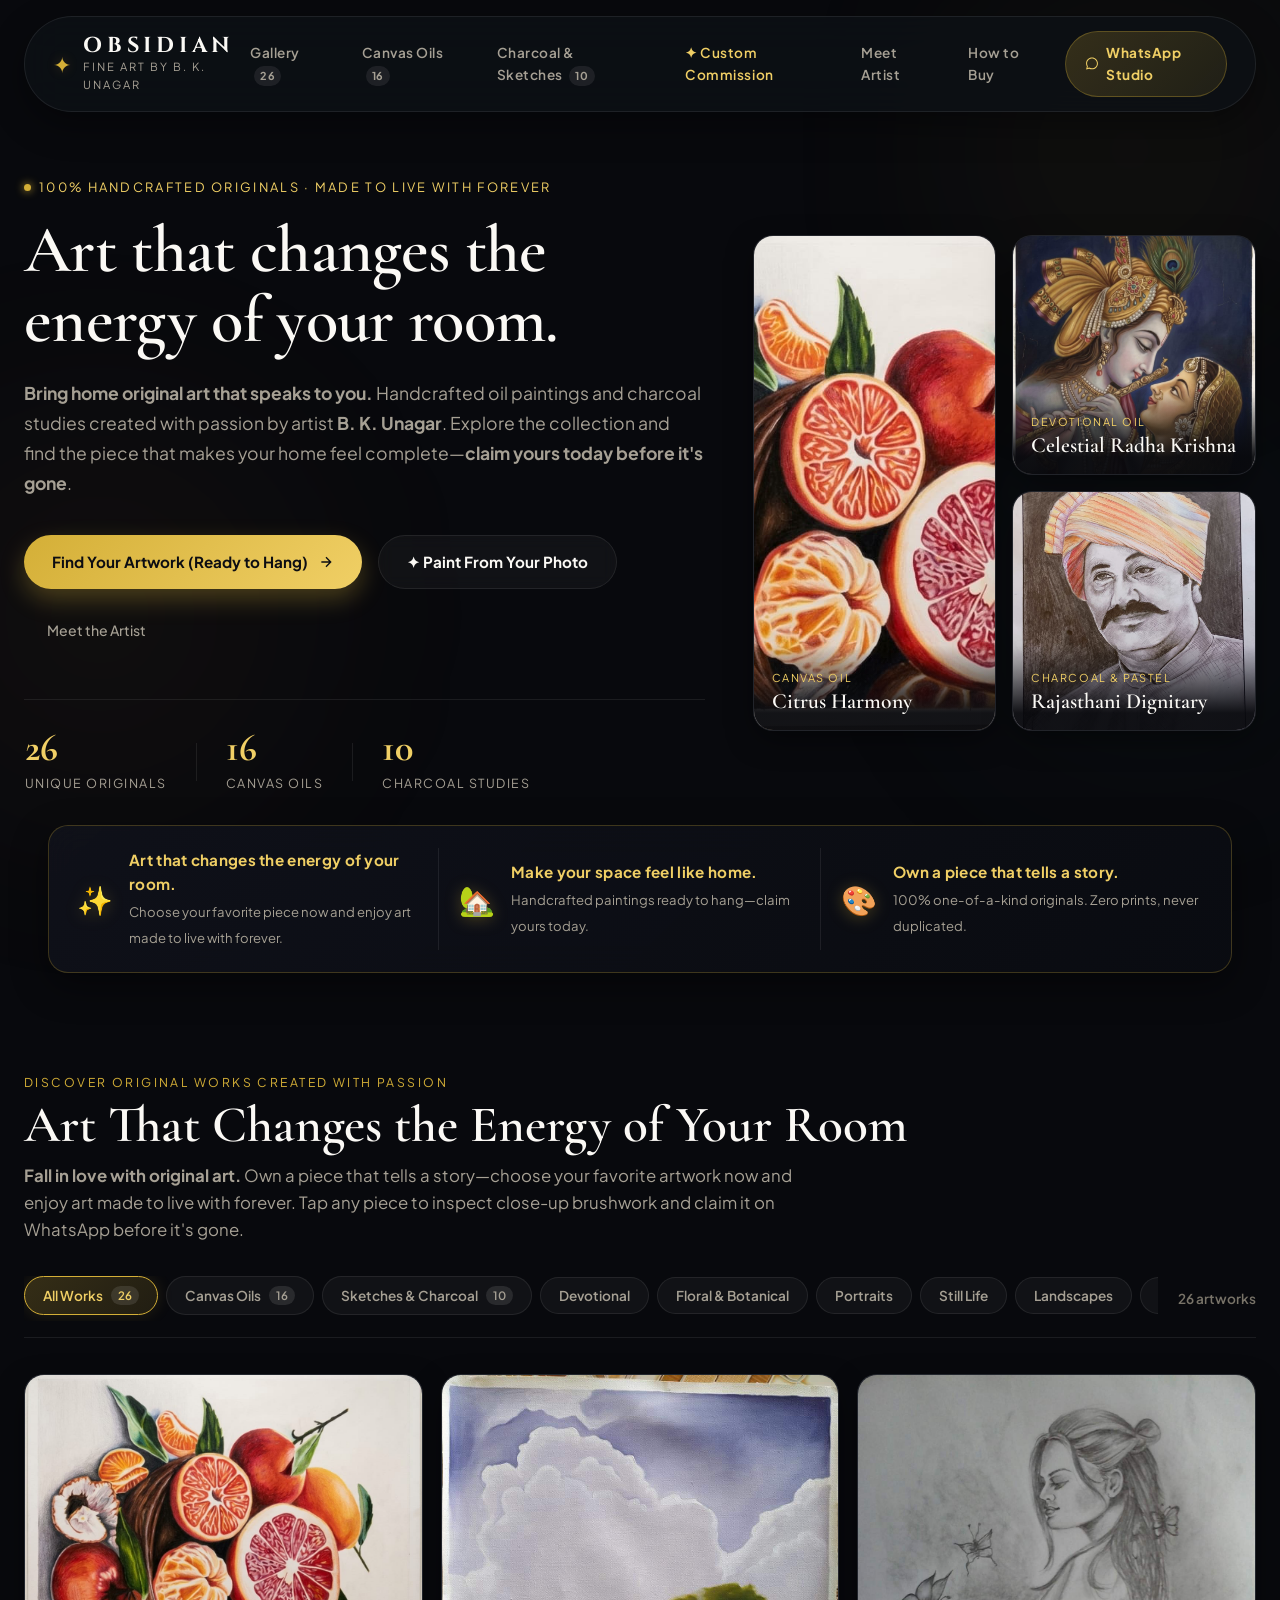
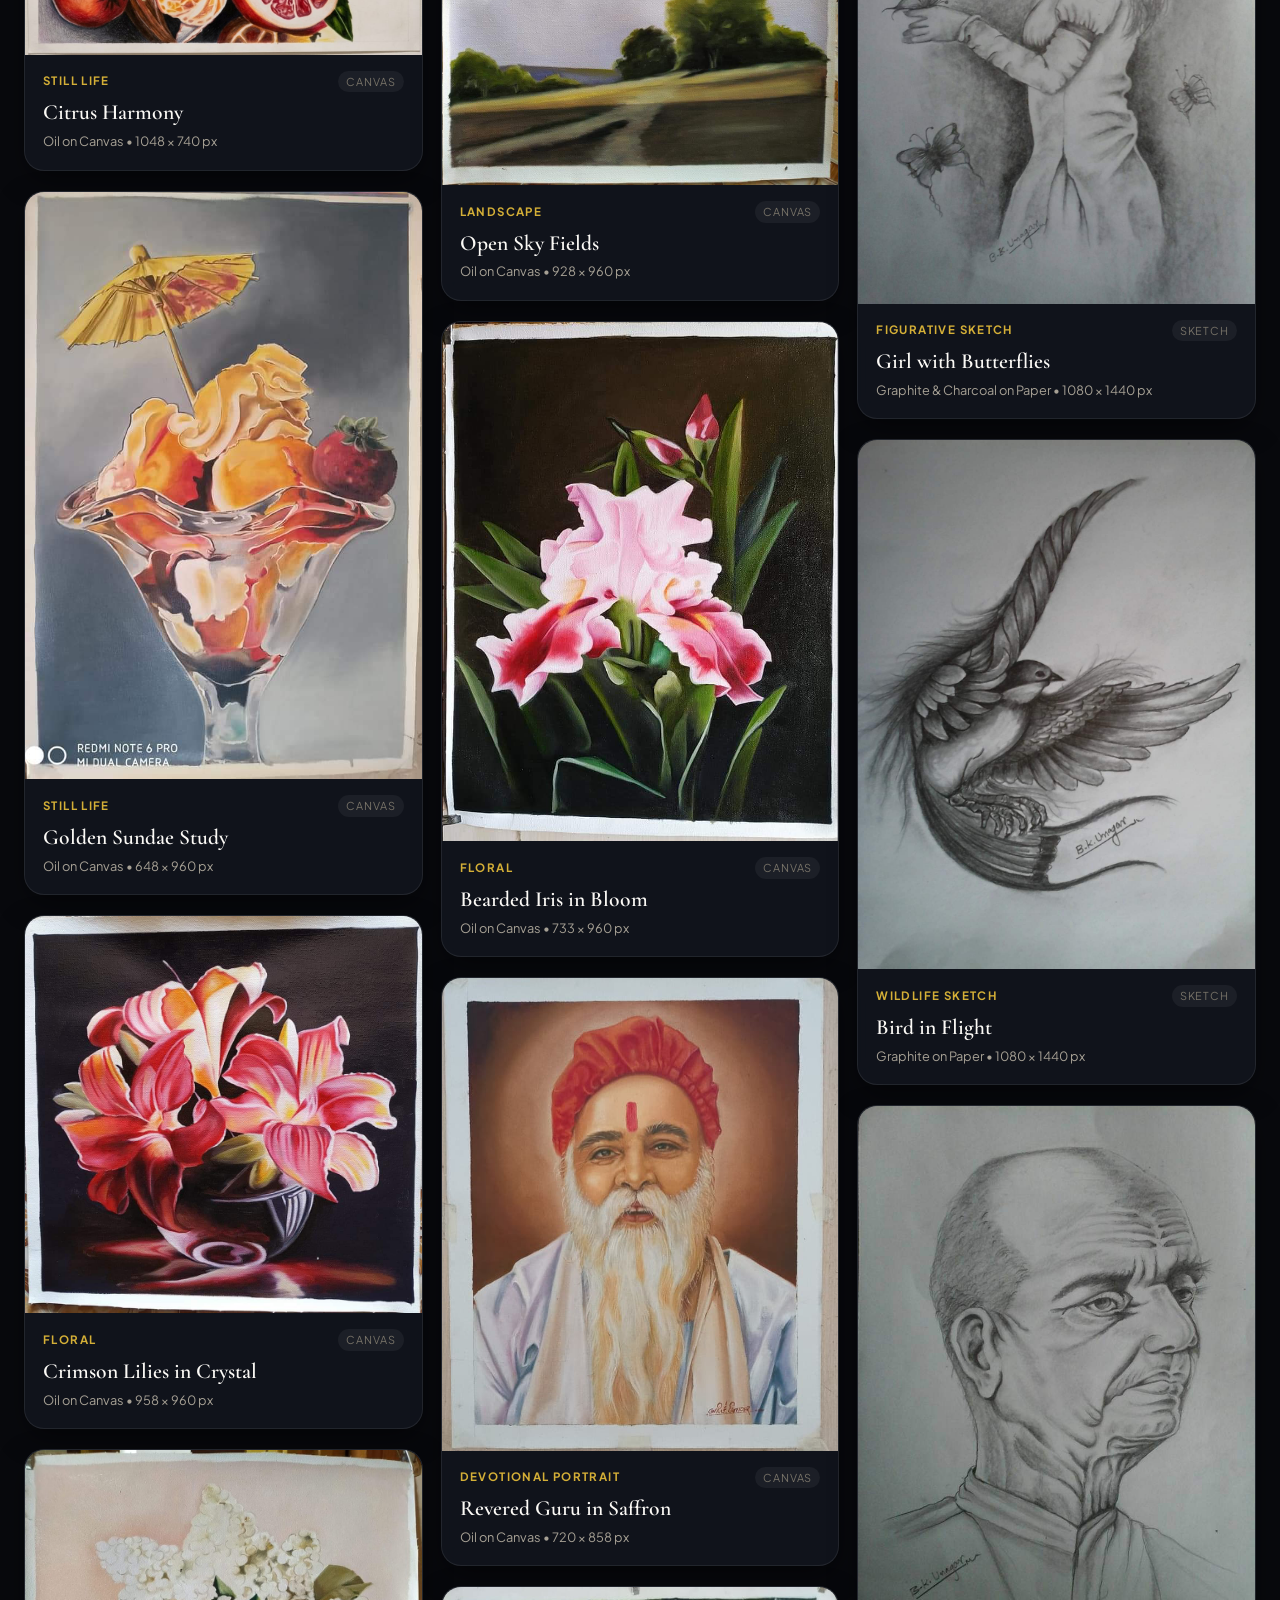
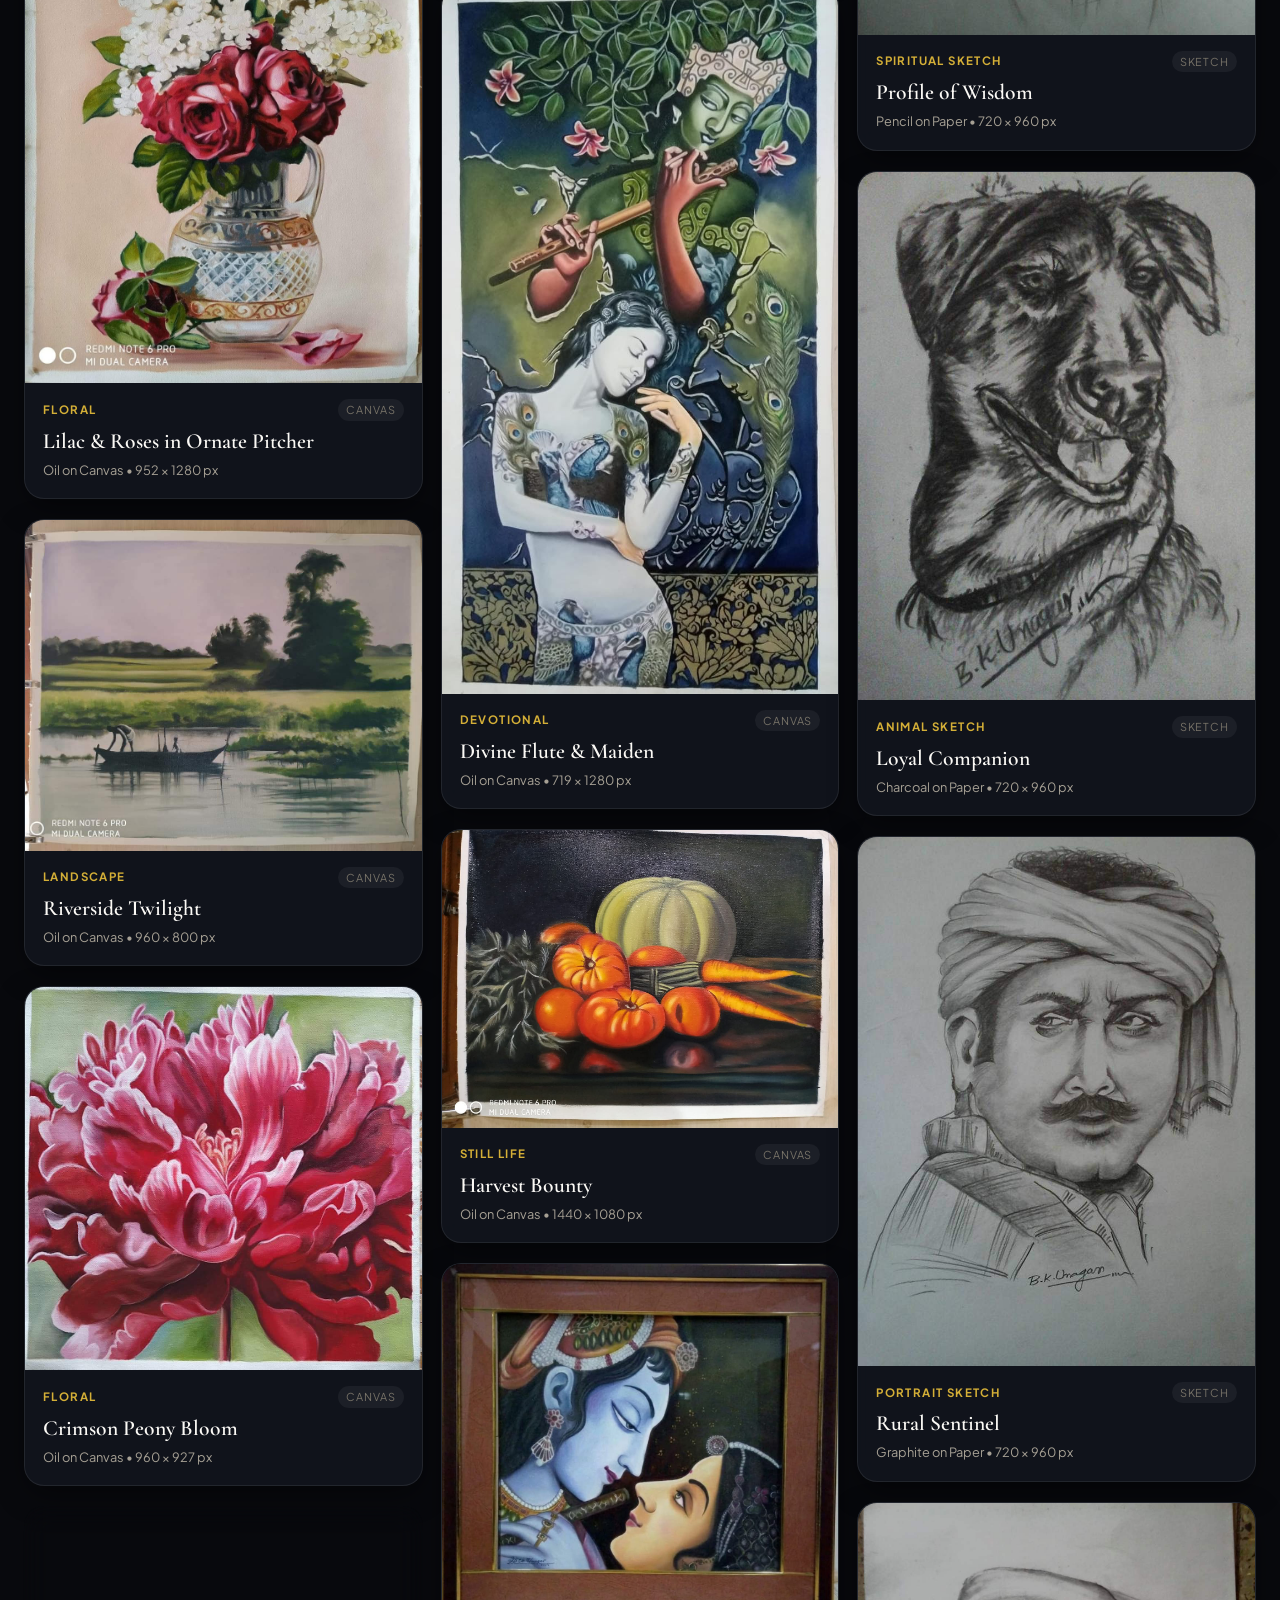
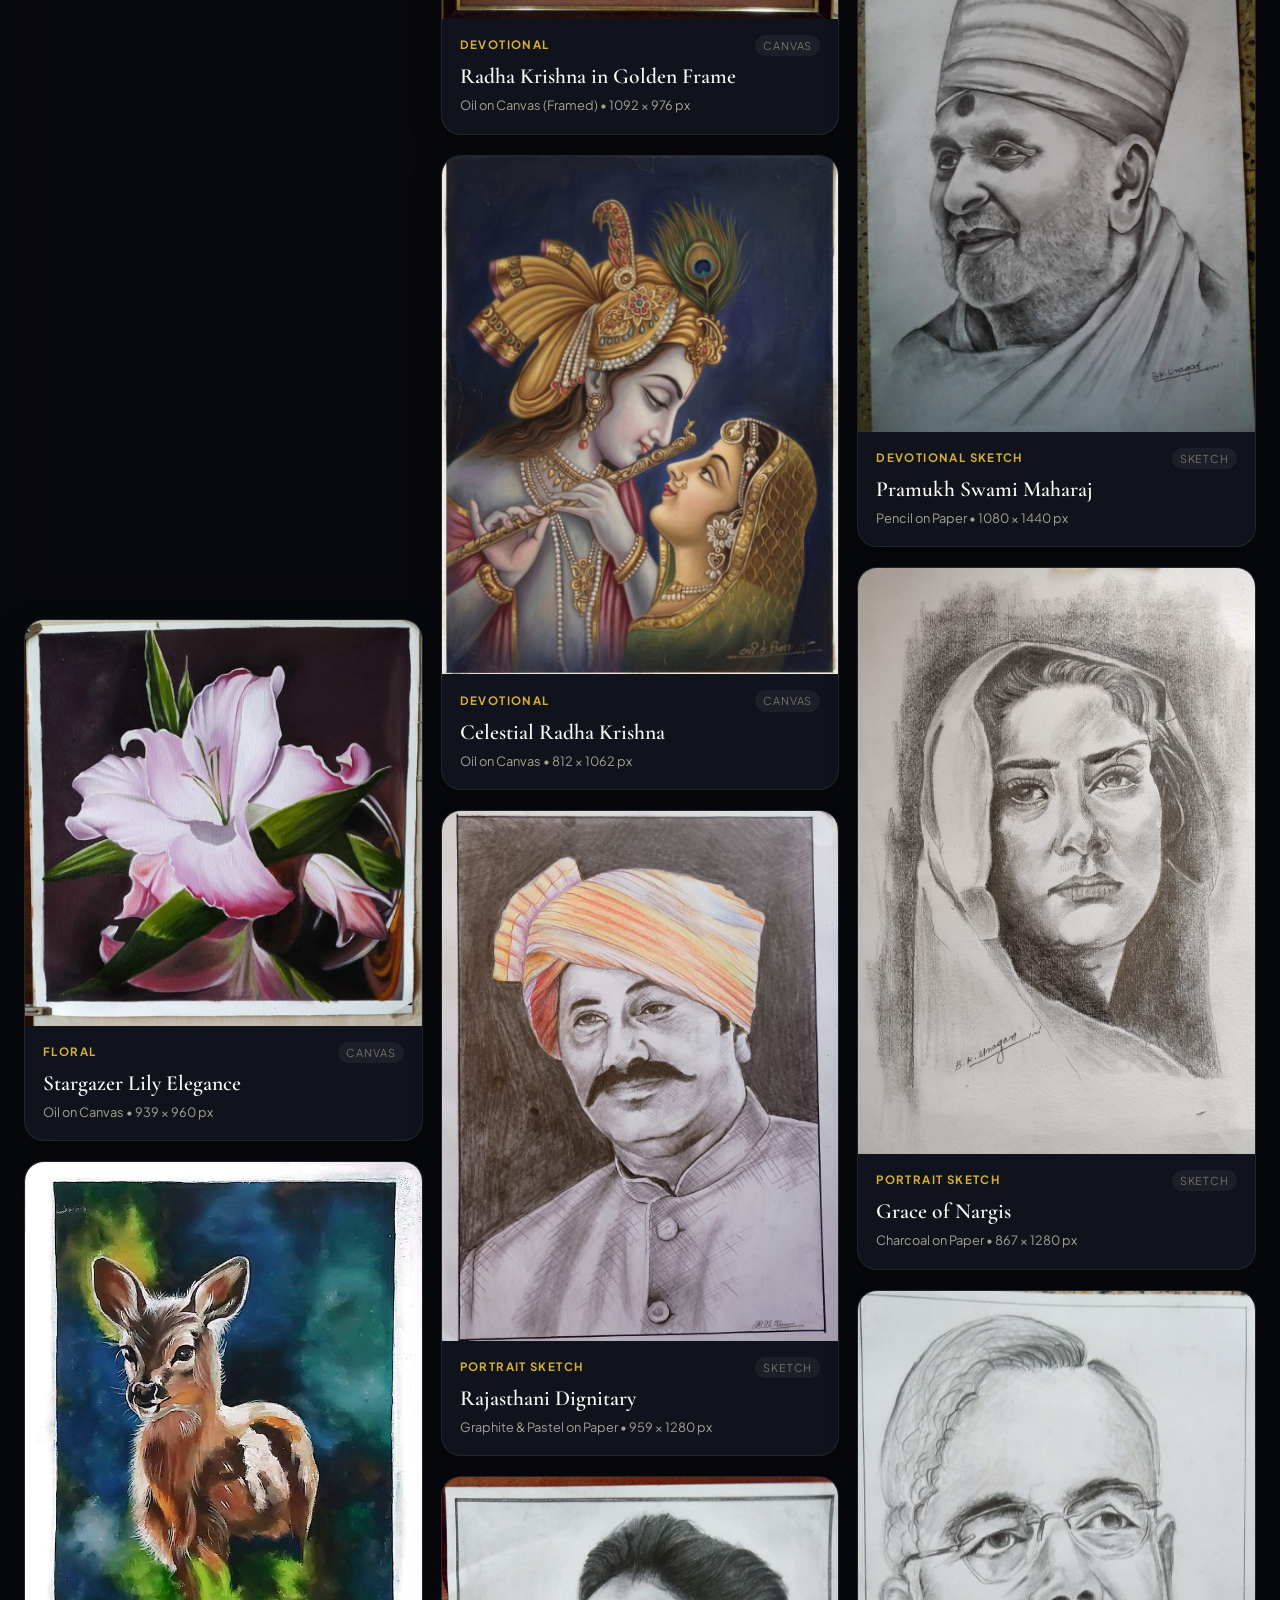
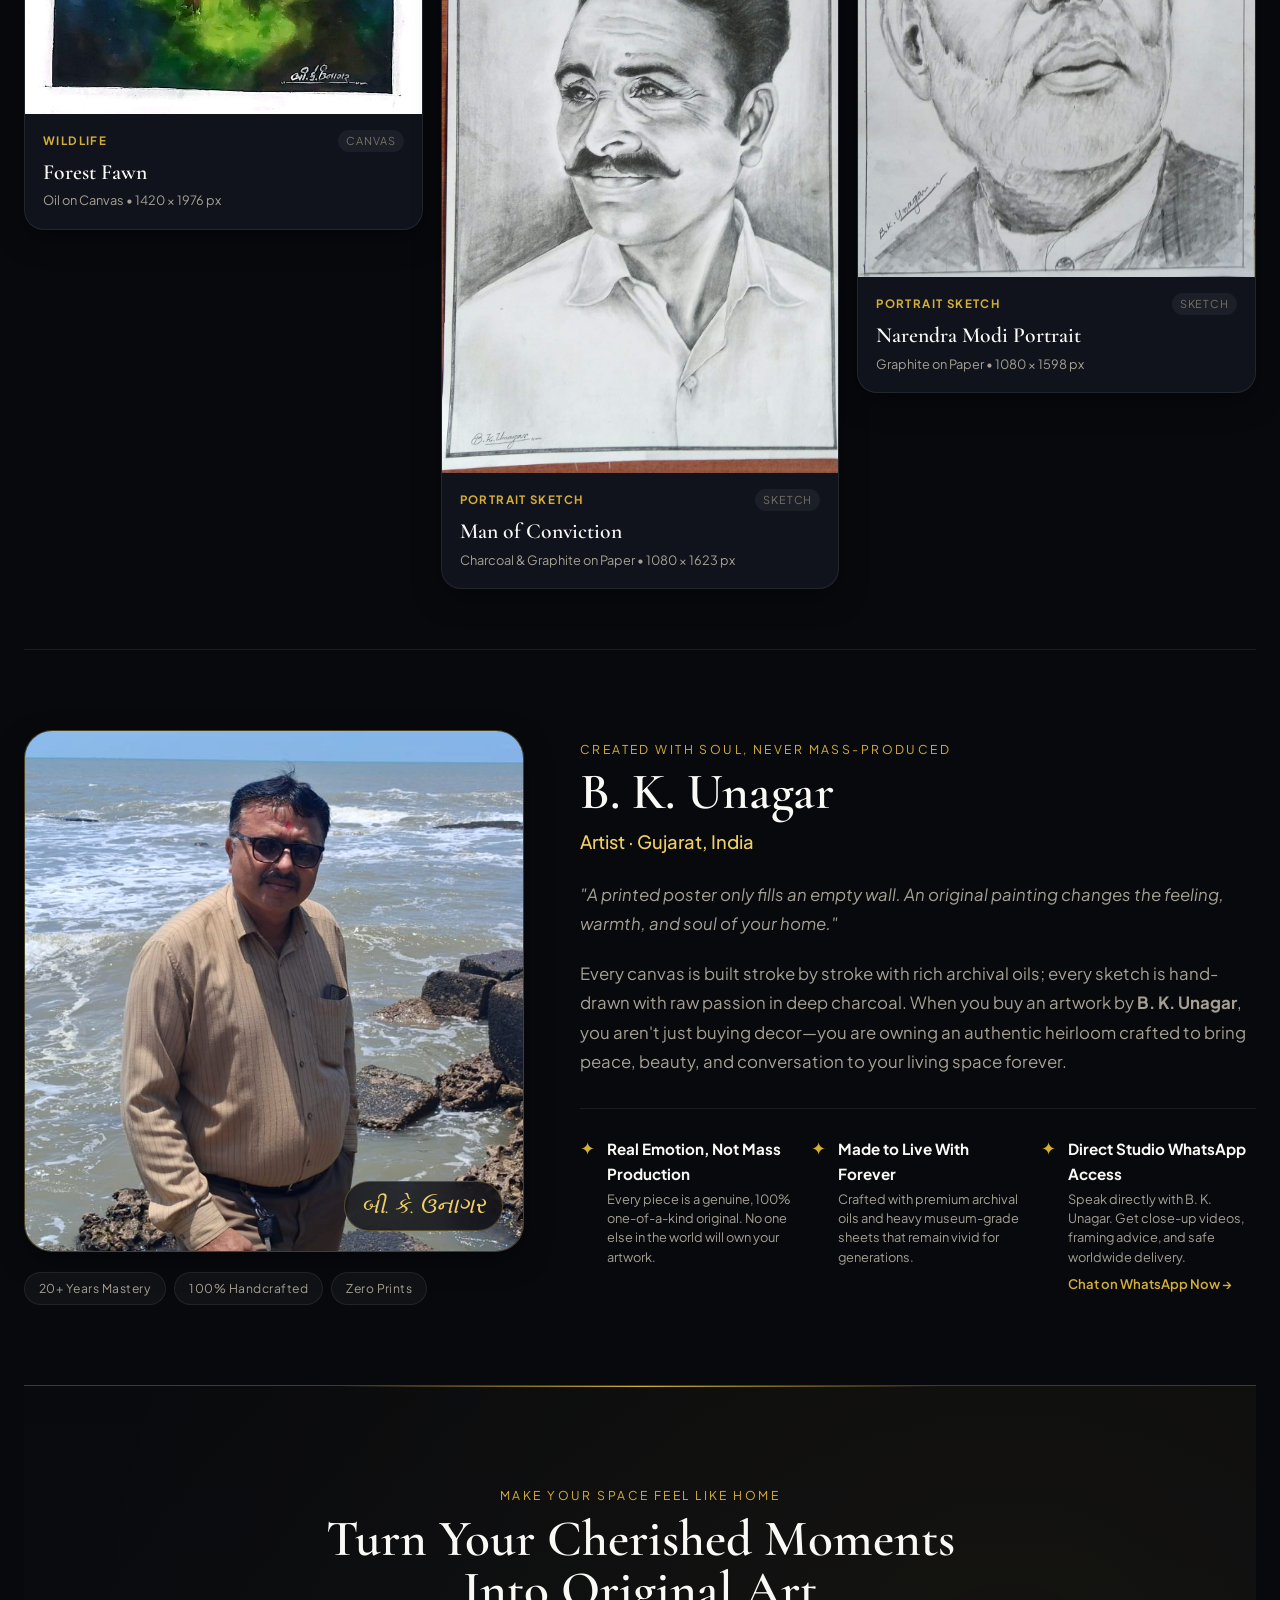
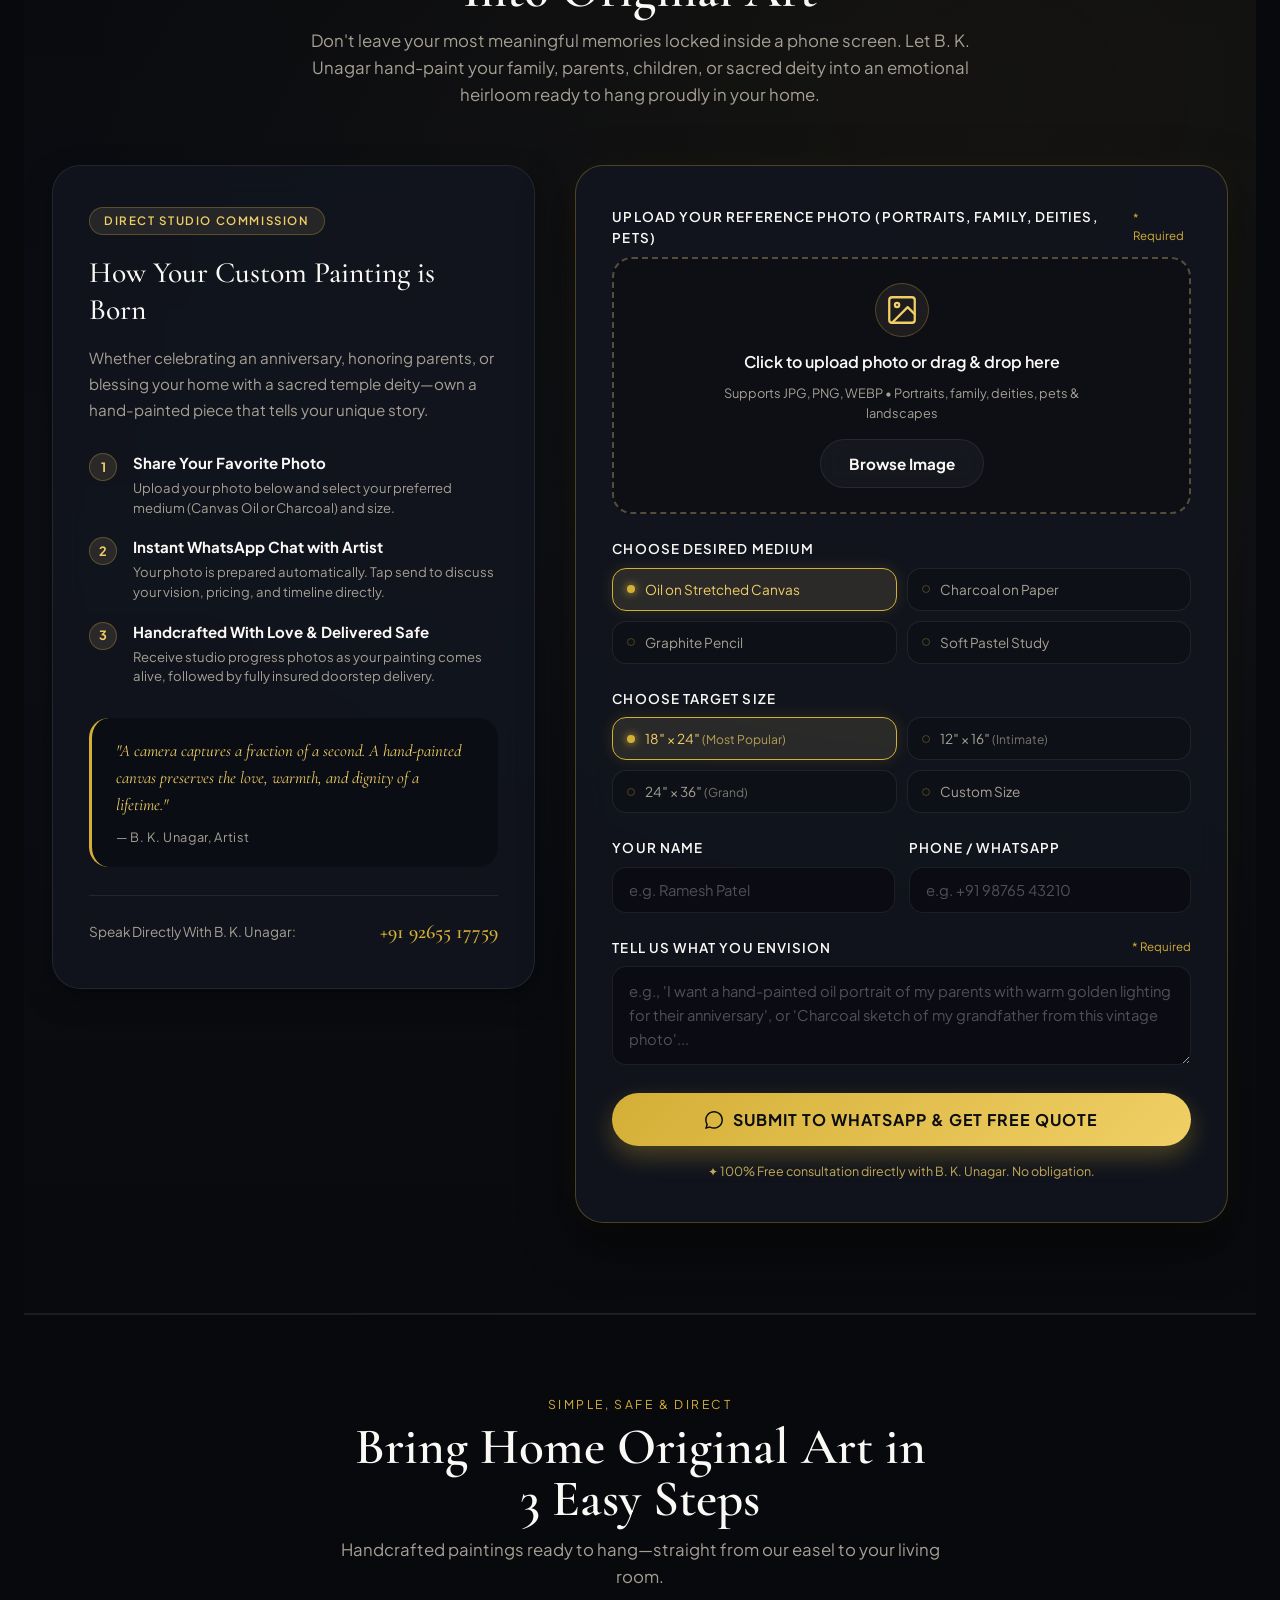
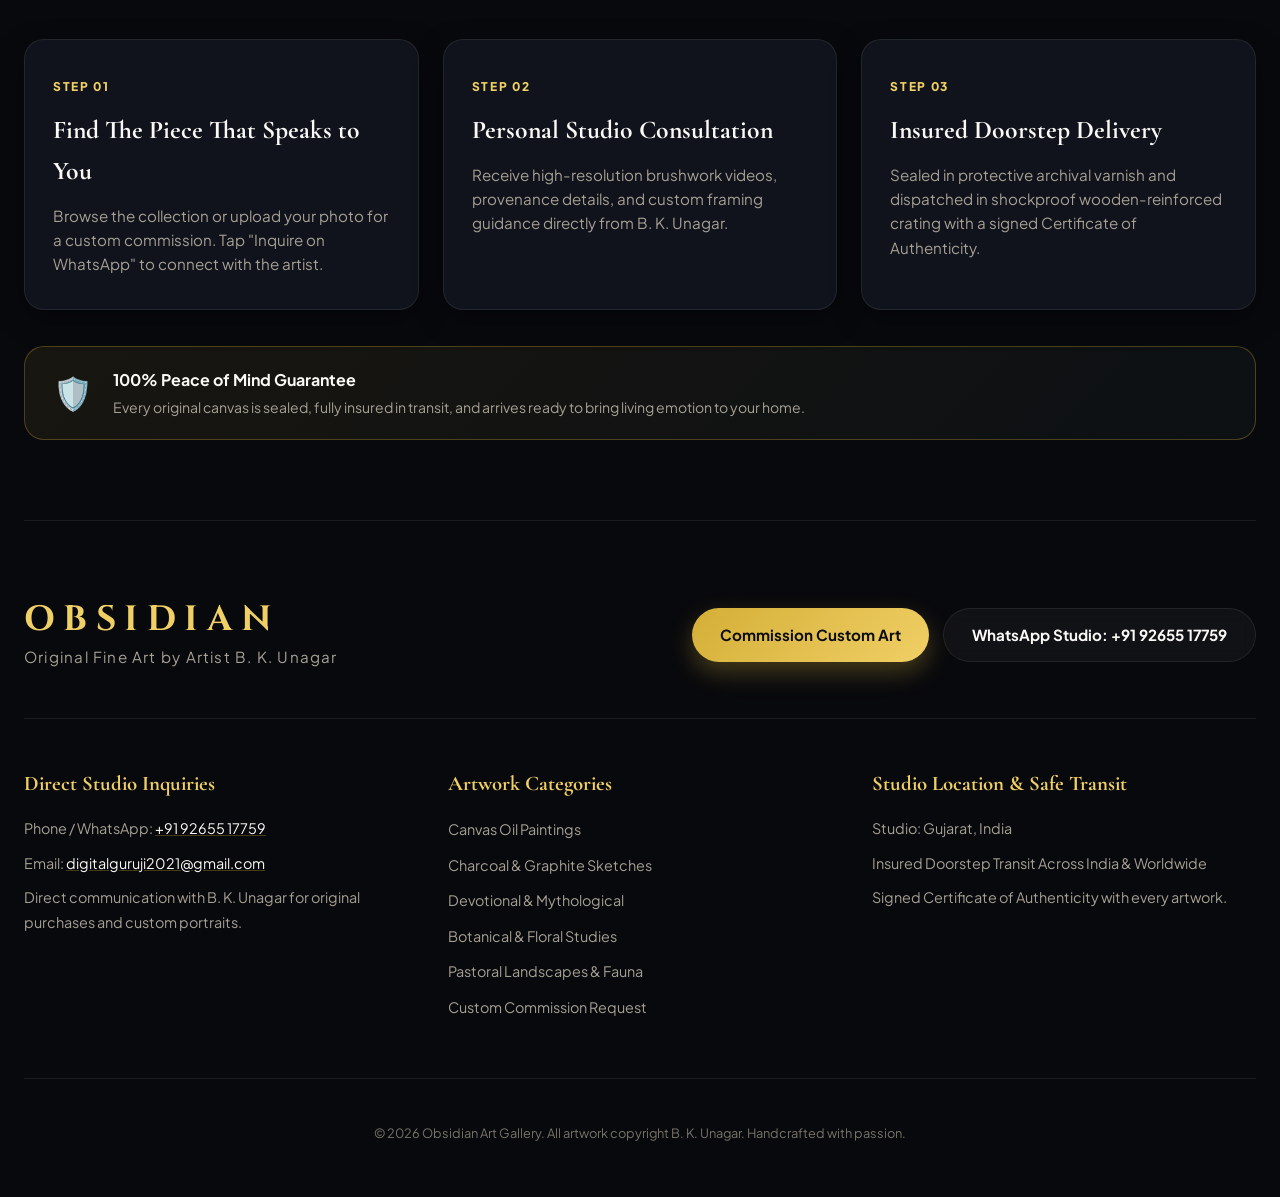
==== index.html @ ab43c22b "Initial commit of Obsidian Art Gallery website" ====
<!DOCTYPE html>
<html lang="en">

<head>
  <meta charset="UTF-8" />
  <meta name="viewport" content="width=device-width, initial-scale=1.0" />
  <title>Obsidian — Original Handcrafted Paintings & Custom Art | B. K. Unagar</title>

  <meta name="description"
    content="Art that changes the energy of your room. Discover original handcrafted oil paintings and master charcoal portraits by artist B. K. Unagar. Claim your piece today." />
  <meta name="keywords"
    content="B K Unagar, original oil paintings on canvas, buy original art, handcrafted paintings, charcoal portraits, custom portrait commission from photo, Indian devotional paintings, fine art gallery Gujarat, Radha Krishna oil art, art ready to hang" />
  <meta name="author" content="B. K. Unagar" />
  <meta name="robots" content="index, follow" />
  <meta name="theme-color" content="#090a0f" />

  <!-- OpenGraph Social Sharing -->
  <meta property="og:type" content="website" />
  <meta property="og:title" content="Obsidian — Original Handcrafted Fine Art by B. K. Unagar" />
  <meta property="og:description"
    content="Art that changes the energy of your room. Bring home original paintings that make your space feel like home." />
  <meta property="og:image" content="canvas/canvas-citrus-harmony.png" />

  <!-- Twitter Card -->
  <meta name="twitter:card" content="summary_large_image" />
  <meta name="twitter:title" content="Obsidian — Fine Art by B. K. Unagar" />
  <meta name="twitter:description"
    content="Bring home original art that speaks to you. Handcrafted oil paintings and custom portraits." />
  <meta name="twitter:image" content="canvas/canvas-citrus-harmony.png" />

  <!-- JSON-LD Structured Data for SEO -->
  <script type="application/ld+json">
    {
      "@context": "https://schema.org",
      "@type": "VisualArtist",
      "name": "B. K. Unagar",
      "jobTitle": "Artist",
      "telephone": "+919265517759",
      "email": "digitalguruji2021@gmail.com",
      "address": {
        "@type": "PostalAddress",
        "addressRegion": "Gujarat",
        "addressCountry": "IN"
      },
      "knowsAbout": [
        "Original Oil Paintings on Canvas",
        "Charcoal Drawings",
        "Devotional Art",
        "Custom Portrait Commissions",
        "Handcrafted Living Art"
      ]
    }
    </script>

  <!-- Google Fonts: Cormorant Garamond for elegant serifs, Plus Jakarta Sans for UI -->
  <link rel="preconnect" href="https://fonts.googleapis.com" />
  <link rel="preconnect" href="https://fonts.gstatic.com" crossorigin />
  <link
    href="https://fonts.googleapis.com/css2?family=Cinzel:wght@500;600;700;800&family=Cormorant+Garamond:ital,wght@0,400;0,500;0,600;0,700;1,400;1,600&family=Plus+Jakarta+Sans:wght@300;400;500;600;700;800&display=swap"
    rel="stylesheet" />

  <link rel="stylesheet" href="styles.css?v=2" />
  <script defer src="script.js?v=2"></script>
</head>

<body>
  <div class="site-wrapper">
    <!-- Ambient Lighting Effects -->
    <div class="ambient-glow ambient-gold"></div>
    <div class="ambient-glow ambient-amber"></div>
    <div class="ambient-glow ambient-jade"></div>

    <!-- Top Navigation -->
    <header class="gallery-header">
      <nav class="nav-container">
        <a href="#" class="brand-logo" aria-label="Obsidian Fine Art Gallery">
          <span class="brand-mark">✦</span>
          <div class="brand-text">
            <span class="brand-title">OBSIDIAN</span>
            <span class="brand-subtitle">Fine Art by B. K. Unagar</span>
          </div>
        </a>

        <div class="nav-links">
          <a href="#gallery" class="nav-item" data-nav-filter="all">Gallery <span class="nav-count">26</span></a>
          <a href="#gallery" class="nav-item" data-nav-filter="canvas">Canvas Oils <span class="nav-count">16</span></a>
          <a href="#gallery" class="nav-item" data-nav-filter="sketch">Charcoal & Sketches <span
              class="nav-count">10</span></a>
          <a href="#commission" class="nav-item nav-highlight">✦ Custom Commission</a>
          <a href="#about" class="nav-item">Meet Artist</a>
          <a href="#process" class="nav-item">How to Buy</a>
          <a href="https://wa.me/919265517759?text=Hello%20B.%20K.%20Unagar,%20I%20am%20interested%20in%20acquiring%20an%20original%20artwork%20from%20your%20Obsidian%20collection."
            target="_blank" rel="noreferrer" class="nav-cta">
            <svg width="15" height="15" viewBox="0 0 24 24" fill="currentColor">
              <path
                d="M.057 24l1.687-6.163c-1.041-1.804-1.588-3.849-1.587-5.946.003-6.556 5.338-11.891 11.893-11.891 3.181.001 6.167 1.24 8.413 3.488 2.245 2.248 3.481 5.236 3.48 8.414-.003 6.557-5.338 11.892-11.893 11.892-1.99-.001-3.951-.5-5.688-1.448l-6.305 1.654zm6.597-3.807c1.676.995 3.276 1.591 5.392 1.592 5.448 0 9.886-4.434 9.889-9.885.002-5.462-4.415-9.89-9.881-9.892-5.452 0-9.887 4.434-9.889 9.884-.001 2.225.651 3.891 1.746 5.634l-.999 3.648 3.742-.981z" />
            </svg>
            WhatsApp Studio
          </a>
        </div>
      </nav>
    </header>

    <!-- Hero Section -->
    <section class="hero-section">
      <div class="hero-content">
        <div class="hero-text-block">
          <div class="hero-eyebrow">
            <span class="eyebrow-bullet"></span>
            100% Handcrafted Originals · Made to Live With Forever
          </div>
          <h1 class="hero-title">
            Art that changes the energy of your room.
          </h1>
          <p class="hero-description">
            <strong>Bring home original art that speaks to you.</strong> Handcrafted oil paintings and charcoal studies
            created with passion by artist <strong>B. K. Unagar</strong>. Explore the collection and find the
            piece that makes your home feel complete—<strong>claim yours today before it's gone</strong>.
          </p>

          <div class="hero-action-row">
            <a href="#gallery" class="btn btn-gold" data-nav-filter="all">
              Find Your Artwork (Ready to Hang)
              <svg width="16" height="16" viewBox="0 0 24 24" fill="none" stroke="currentColor" stroke-width="2">
                <path d="M5 12h14M12 5l7 7-7 7" />
              </svg>
            </a>
            <a href="#commission" class="btn btn-outline">
              ✦ Paint From Your Photo
            </a>
            <a href="#about" class="btn btn-ghost">
              Meet the Artist
            </a>
          </div>

          <div class="hero-stats">
            <div class="stat-item stat-clickable" data-nav-filter="all" title="View All Works">
              <span class="stat-number">26</span>
              <span class="stat-label">Unique Originals</span>
            </div>
            <div class="stat-divider"></div>
            <div class="stat-item stat-clickable" data-nav-filter="canvas" title="Filter to Canvas Oils">
              <span class="stat-number">16</span>
              <span class="stat-label">Canvas Oils</span>
            </div>
            <div class="stat-divider"></div>
            <div class="stat-item stat-clickable" data-nav-filter="sketch" title="Filter to Charcoal & Sketches">
              <span class="stat-number">10</span>
              <span class="stat-label">Charcoal Studies</span>
            </div>
          </div>
        </div>

        <div class="hero-triptych" aria-label="Featured artworks showcase">
          <div class="triptych-card primary-card">
            <img src="canvas/canvas-citrus-harmony.png" alt="Citrus Harmony still life oil painting by B. K. Unagar"
              class="triptych-img" />
            <div class="triptych-overlay">
              <span class="triptych-tag">Canvas Oil</span>
              <h4>Citrus Harmony</h4>
            </div>
          </div>
          <div class="triptych-card secondary-card">
            <img src="canvas/canvas-celestial-radha-krishna.png"
              alt="Celestial Radha Krishna devotional oil painting by B. K. Unagar" class="triptych-img" />
            <div class="triptych-overlay">
              <span class="triptych-tag">Devotional Oil</span>
              <h4>Celestial Radha Krishna</h4>
            </div>
          </div>
          <div class="triptych-card tertiary-card">
            <img src="sketch_art/sketch-turban-dignitary.png"
              alt="Rajasthani Dignitary charcoal portrait by B. K. Unagar" class="triptych-img" />
            <div class="triptych-overlay">
              <span class="triptych-tag">Charcoal & Pastel</span>
              <h4>Rajasthani Dignitary</h4>
            </div>
          </div>
        </div>
      </div>
    </section>

    <!-- Emotional Buying Hooks Ribbon -->
    <section class="trust-ribbon-section">
      <div class="trust-ribbon-container">
        <div class="trust-pill-item">
          <span class="trust-icon">✨</span>
          <div class="trust-text">
            <strong>Art that changes the energy of your room.</strong>
            <span>Choose your favorite piece now and enjoy art made to live with forever.</span>
          </div>
        </div>
        <div class="trust-pill-item">
          <span class="trust-icon">🏡</span>
          <div class="trust-text">
            <strong>Make your space feel like home.</strong>
            <span>Handcrafted paintings ready to hang—claim yours today.</span>
          </div>
        </div>
        <div class="trust-pill-item">
          <span class="trust-icon">🎨</span>
          <div class="trust-text">
            <strong>Own a piece that tells a story.</strong>
            <span>100% one-of-a-kind originals. Zero prints, never duplicated.</span>
          </div>
        </div>
      </div>
    </section>

    <!-- Pinterest-Style Gallery Section -->
    <main>
      <section class="gallery-section" id="gallery">
        <div class="gallery-controls-wrapper">
          <div class="gallery-heading-block">
            <div class="eyebrow-accent">Discover Original Works Created With Passion</div>
            <h2 class="gallery-main-title">Art That Changes the Energy of Your Room</h2>
            <p class="gallery-subtitle">
              <strong>Fall in love with original art.</strong> Own a piece that tells a story—choose your favorite
              artwork now and enjoy art made to live with forever. Tap any piece to inspect close-up brushwork and claim
              it on WhatsApp before it's gone.
            </p>
          </div>

          <div class="filter-bar-container">
            <div class="filter-pills" role="tablist" aria-label="Filter artworks by category">
              <button class="filter-pill active" data-filter="all" type="button">
                All Works <span class="pill-badge">26</span>
              </button>
              <button class="filter-pill" data-filter="canvas" type="button" id="canvas-section">
                Canvas Oils <span class="pill-badge">16</span>
              </button>
              <button class="filter-pill" data-filter="sketch" type="button" id="sketches-section">
                Sketches & Charcoal <span class="pill-badge">10</span>
              </button>
              <button class="filter-pill" data-filter="devotional" type="button">
                Devotional
              </button>
              <button class="filter-pill" data-filter="floral" type="button">
                Floral & Botanical
              </button>
              <button class="filter-pill" data-filter="portrait" type="button">
                Portraits
              </button>
              <button class="filter-pill" data-filter="still-life" type="button">
                Still Life
              </button>
              <button class="filter-pill" data-filter="landscape" type="button">
                Landscapes
              </button>
              <button class="filter-pill" data-filter="wildlife" type="button">
                Wildlife & Animals
              </button>
            </div>

            <div class="gallery-meta-count">
              <span id="artwork-count">26 artworks</span>
            </div>
          </div>
        </div>

        <!-- True Pinterest Masonry Grid Container (Full aspect ratio, zero image cutting) -->
        <div class="pinterest-masonry" id="pinterest-gallery" aria-live="polite">
          <!-- Dynamically populated by script.js -->
        </div>
      </section>

      <!-- About the Artist -->
      <section class="artist-section" id="about">
        <div class="artist-grid">
          <div class="artist-profile-card">
            <div class="artist-image-wrap">
              <img src="artist.png" alt="Artist B. K. Unagar in nature" class="artist-portrait" />
              <div class="signature-watermark">બી. કે. ઉનાગર</div>
            </div>
            <div class="artist-badge-row">
              <div class="artist-pill">20+ Years Mastery</div>
              <div class="artist-pill">100% Handcrafted</div>
              <div class="artist-pill">Zero Prints</div>
            </div>
          </div>

          <div class="artist-narrative">
            <div class="eyebrow-accent">Created With Soul, Never Mass-Produced</div>
            <h2 class="section-title">B. K. Unagar</h2>
            <h3 class="artist-title-sub">Artist · Gujarat, India</h3>

            <div class="narrative-body">
              <p>
                <em>"A printed poster only fills an empty wall. An original painting changes the feeling, warmth, and
                  soul of your home."</em>
              </p>
              <p>
                Every canvas is built stroke by stroke with rich archival oils; every sketch is hand-drawn with raw
                passion in deep charcoal. When you buy an artwork by <strong>B. K. Unagar</strong>, you aren't just
                buying decor—you are owning an authentic heirloom crafted to bring peace, beauty, and conversation to
                your living space forever.
              </p>
            </div>

            <div class="artist-features">
              <div class="feature-box">
                <div class="feature-icon">✦</div>
                <div>
                  <h4>Real Emotion, Not Mass Production</h4>
                  <p>Every piece is a genuine, 100% one-of-a-kind original. No one else in the world will own your
                    artwork.</p>
                </div>
              </div>
              <div class="feature-box">
                <div class="feature-icon">✦</div>
                <div>
                  <h4>Made to Live With Forever</h4>
                  <p>Crafted with premium archival oils and heavy museum-grade sheets that remain vivid for generations.
                  </p>
                </div>
              </div>
              <div class="feature-box">
                <div class="feature-icon">✦</div>
                <div>
                  <h4>Direct Studio WhatsApp Access</h4>
                  <p>Speak directly with B. K. Unagar. Get close-up videos, framing advice, and safe worldwide delivery.
                  </p>
                  <a href="https://wa.me/919265517759" target="_blank" rel="noreferrer" class="feature-inline-link">Chat
                    on WhatsApp Now →</a>
                </div>
              </div>
            </div>
          </div>
        </div>
      </section>

      <!-- Custom Commission Section -->
      <section class="commission-section" id="commission">
        <div class="commission-container">
          <div class="commission-header">
            <div class="eyebrow-accent">Make Your Space Feel Like Home</div>
            <h2 class="section-title">Turn Your Cherished Moments Into Original Art</h2>
            <p class="section-description">
              Don't leave your most meaningful memories locked inside a phone screen. Let B. K. Unagar hand-paint your
              family, parents, children, or sacred deity into an emotional heirloom ready to hang proudly in your home.
            </p>
          </div>

          <div class="commission-grid">
            <!-- Left Info Column -->
            <div class="commission-info-card">
              <div class="commission-card-badge">Direct Studio Commission</div>
              <h3 class="commission-card-title">How Your Custom Painting is Born</h3>
              <p class="commission-intro">
                Whether celebrating an anniversary, honoring parents, or blessing your home with a sacred temple
                deity—own a hand-painted piece that tells your unique story.
              </p>

              <div class="commission-steps-list">
                <div class="comm-step-item">
                  <div class="comm-step-num">1</div>
                  <div class="comm-step-text">
                    <strong>Share Your Favorite Photo</strong>
                    <span>Upload your photo below and select your preferred medium (Canvas Oil or Charcoal) and
                      size.</span>
                  </div>
                </div>
                <div class="comm-step-item">
                  <div class="comm-step-num">2</div>
                  <div class="comm-step-text">
                    <strong>Instant WhatsApp Chat with Artist</strong>
                    <span>Your photo is prepared automatically. Tap send to discuss your vision, pricing, and timeline
                      directly.</span>
                  </div>
                </div>
                <div class="comm-step-item">
                  <div class="comm-step-num">3</div>
                  <div class="comm-step-text">
                    <strong>Handcrafted With Love & Delivered Safe</strong>
                    <span>Receive studio progress photos as your painting comes alive, followed by fully insured
                      doorstep delivery.</span>
                  </div>
                </div>
              </div>

              <div class="commission-quote-box">
                <p class="quote-text">
                  "A camera captures a fraction of a second. A hand-painted canvas preserves the love, warmth, and
                  dignity of a lifetime."
                </p>
                <span class="quote-author">— B. K. Unagar, Artist</span>
              </div>

              <div class="commission-direct-contact">
                <span class="direct-contact-label">Speak Directly With B. K. Unagar:</span>
                <a href="https://wa.me/919265517759" target="_blank" rel="noreferrer" class="direct-contact-number">+91
                  92655 17759</a>
              </div>
            </div>

            <!-- Right Interactive Form Column -->
            <div class="commission-form-card">
              <form id="custom-commission-form" class="commission-form" autocomplete="off" novalidate>

                <!-- File Upload Dropzone -->
                <div class="form-group">
                  <label class="form-label" for="commission-file-input">
                    <span>Upload Your Reference Photo (Portraits, Family, Deities, Pets)</span>
                    <span class="required-tag">* Required</span>
                  </label>

                  <div class="commission-dropzone" id="commission-dropzone">
                    <input type="file" id="commission-file-input" accept="image/png, image/jpeg, image/jpg, image/webp"
                      class="dropzone-file-input" autocomplete="off" />

                    <!-- Default Prompt State -->
                    <div class="dropzone-prompt" id="dropzone-prompt">
                      <div class="dropzone-icon-wrap">
                        <svg width="34" height="34" viewBox="0 0 24 24" fill="none" stroke="currentColor"
                          stroke-width="1.6" stroke-linecap="round" stroke-linejoin="round">
                          <rect x="3" y="3" width="18" height="18" rx="2" ry="2" />
                          <circle cx="8.5" cy="8.5" r="1.5" />
                          <polyline points="21 15 16 10 5 21" />
                        </svg>
                      </div>
                      <h4 class="dropzone-title">Click to upload photo or drag & drop here</h4>
                      <p class="dropzone-hint">Supports JPG, PNG, WEBP • Portraits, family, deities, pets & landscapes
                      </p>
                      <button type="button" class="btn btn-sm btn-outline dropzone-btn" id="browse-files-btn">
                        Browse Image
                      </button>
                    </div>

                    <!-- Live Preview State -->
                    <div class="dropzone-preview" id="dropzone-preview" style="display: none;">
                      <div class="preview-img-box">
                        <img id="preview-image" src="" alt="Selected reference preview" class="preview-thumb" />
                      </div>
                      <div class="preview-info">
                        <span class="preview-file-name" id="preview-filename">photo.jpg</span>
                        <span class="preview-meta-details" id="preview-filemeta">1200 × 800 px • 1.2 MB</span>
                        <span class="preview-badge">✓ Photo Ready to Paint</span>
                      </div>
                      <button type="button" class="btn-remove-photo" id="btn-remove-photo"
                        title="Remove or choose another photo" aria-label="Remove photo">
                        ✕
                      </button>
                    </div>
                  </div>
                </div>

                <!-- Medium Selector -->
                <div class="form-group">
                  <label class="form-label">
                    <span>Choose Desired Medium</span>
                  </label>
                  <div class="medium-grid" id="medium-selector">
                    <button type="button" class="choice-btn active" data-medium="Oil on Stretched Canvas">
                      <span class="choice-dot"></span>
                      <span class="choice-text">Oil on Stretched Canvas</span>
                    </button>
                    <button type="button" class="choice-btn" data-medium="Fine Charcoal on Archival Paper">
                      <span class="choice-dot"></span>
                      <span class="choice-text">Charcoal on Paper</span>
                    </button>
                    <button type="button" class="choice-btn" data-medium="Detailed Graphite Pencil Study">
                      <span class="choice-dot"></span>
                      <span class="choice-text">Graphite Pencil</span>
                    </button>
                    <button type="button" class="choice-btn" data-medium="Soft Pastel / Mixed Medium">
                      <span class="choice-dot"></span>
                      <span class="choice-text">Soft Pastel Study</span>
                    </button>
                  </div>
                </div>

                <!-- Size Selector -->
                <div class="form-group">
                  <label class="form-label">
                    <span>Choose Target Size</span>
                  </label>
                  <div class="size-grid" id="size-selector">
                    <button type="button" class="choice-btn active" data-size="18″ × 24″ (Classic Gallery Size)">
                      <span class="choice-dot"></span>
                      <span class="choice-text">18″ × 24″ <small>(Most Popular)</small></span>
                    </button>
                    <button type="button" class="choice-btn" data-size="12″ × 16″ (Intimate Portrait)">
                      <span class="choice-dot"></span>
                      <span class="choice-text">12″ × 16″ <small>(Intimate)</small></span>
                    </button>
                    <button type="button" class="choice-btn" data-size="24″ × 36″ (Grand Statement)">
                      <span class="choice-dot"></span>
                      <span class="choice-text">24″ × 36″ <small>(Grand)</small></span>
                    </button>
                    <button type="button" class="choice-btn" data-size="Custom Bespoke Dimensions">
                      <span class="choice-dot"></span>
                      <span class="choice-text">Custom Size</span>
                    </button>
                  </div>
                </div>

                <!-- Client Details (Name & Phone) -->
                <div class="form-row-2">
                  <div class="form-group">
                    <label class="form-label" for="commission-name">
                      <span>Your Name</span>
                    </label>
                    <input type="text" id="commission-name" class="custom-input" placeholder="e.g. Ramesh Patel"
                      autocomplete="off" />
                  </div>
                  <div class="form-group">
                    <label class="form-label" for="commission-phone">
                      <span>Phone / WhatsApp</span>
                    </label>
                    <input type="tel" id="commission-phone" class="custom-input" placeholder="e.g. +91 98765 43210"
                      autocomplete="off" />
                  </div>
                </div>

                <!-- Description / Creative Brief -->
                <div class="form-group">
                  <label class="form-label" for="commission-desc">
                    <span>Tell Us What You Envision</span>
                    <span class="required-tag">* Required</span>
                  </label>
                  <textarea id="commission-desc" class="custom-textarea" rows="3"
                    placeholder="e.g., 'I want a hand-painted oil portrait of my parents with warm golden lighting for their anniversary', or 'Charcoal sketch of my grandfather from this vintage photo'..."
                    autocomplete="off" required></textarea>
                </div>

                <!-- Live Feedback Banner -->
                <div class="commission-alert" id="commission-alert" style="display: none;"></div>

                <!-- Submit CTA Button -->
                <button type="submit" class="btn btn-gold btn-submit-commission" id="commission-submit-btn">
                  <svg width="18" height="18" viewBox="0 0 24 24" fill="currentColor">
                    <path
                      d="M.057 24l1.687-6.163c-1.041-1.804-1.588-3.849-1.587-5.946.003-6.556 5.338-11.891 11.893-11.891 3.181.001 6.167 1.24 8.413 3.488 2.245 2.248 3.481 5.236 3.48 8.414-.003 6.557-5.338 11.892-11.893 11.892-1.99-.001-3.951-.5-5.688-1.448l-6.305 1.654zm6.597-3.807c1.676.995 3.276 1.591 5.392 1.592 5.448 0 9.886-4.434 9.889-9.885.002-5.462-4.415-9.89-9.881-9.892-5.452 0-9.887 4.434-9.889 9.884-.001 2.225.651 3.891 1.746 5.634l-.999 3.648 3.742-.981z" />
                  </svg>
                  <span id="commission-btn-text">Submit to WhatsApp & Get Free Quote</span>
                </button>

                <div class="commission-footer-hint">
                  <span>✦ 100% Free consultation directly with B. K. Unagar. No obligation.</span>
                </div>
              </form>
            </div>
          </div>
        </div>
      </section>

      <!-- Acquisition & Delivery Process -->
      <section class="process-section" id="process">
        <div class="process-header">
          <div class="eyebrow-accent">Simple, Safe & Direct</div>
          <h2 class="section-title">Bring Home Original Art in 3 Easy Steps</h2>
          <p class="section-description">
            Handcrafted paintings ready to hang—straight from our easel to your living room.
          </p>
        </div>

        <div class="process-grid">
          <div class="process-card">
            <span class="step-badge">Step 01</span>
            <h3>Find The Piece That Speaks to You</h3>
            <p>
              Browse the collection or upload your photo for a custom commission. Tap "Inquire on WhatsApp" to connect
              with the artist.
            </p>
          </div>
          <div class="process-card">
            <span class="step-badge">Step 02</span>
            <h3>Personal Studio Consultation</h3>
            <p>
              Receive high-resolution brushwork videos, provenance details, and custom framing guidance directly from B.
              K. Unagar.
            </p>
          </div>
          <div class="process-card">
            <span class="step-badge">Step 03</span>
            <h3>Insured Doorstep Delivery</h3>
            <p>
              Sealed in protective archival varnish and dispatched in shockproof wooden-reinforced crating with a signed
              Certificate of Authenticity.
            </p>
          </div>
        </div>

        <div class="transit-banner">
          <div class="transit-icon">🛡️</div>
          <div class="transit-copy">
            <strong>100% Peace of Mind Guarantee</strong>
            <span>Every original canvas is sealed, fully insured in transit, and arrives ready to bring living emotion
              to your home.</span>
          </div>
        </div>
      </section>
    </main>

    <!-- Footer -->
    <footer class="site-footer" id="contact">
      <div class="footer-top">
        <div>
          <span class="brand-title large">OBSIDIAN</span>
          <p class="footer-tagline">Original Fine Art by Artist B. K. Unagar</p>
        </div>
        <div class="footer-contact-actions">
          <a href="#commission" class="btn btn-gold">
            Commission Custom Art
          </a>
          <a href="https://wa.me/919265517759" target="_blank" rel="noreferrer" class="btn btn-outline">
            WhatsApp Studio: +91 92655 17759
          </a>
        </div>
      </div>

      <div class="footer-grid">
        <div class="footer-col">
          <h4>Direct Studio Inquiries</h4>
          <p>Phone / WhatsApp: <a href="tel:+919265517759">+91 92655 17759</a></p>
          <p>Email: <a href="mailto:digitalguruji2021@gmail.com">digitalguruji2021@gmail.com</a></p>
          <p>Direct communication with B. K. Unagar for original purchases and custom portraits.</p>
        </div>

        <div class="footer-col">
          <h4>Artwork Categories</h4>
          <ul>
            <li><a href="#gallery" data-nav-filter="canvas">Canvas Oil Paintings</a></li>
            <li><a href="#gallery" data-nav-filter="sketch">Charcoal & Graphite Sketches</a></li>
            <li><a href="#gallery" data-nav-filter="devotional">Devotional & Mythological</a></li>
            <li><a href="#gallery" data-nav-filter="floral">Botanical & Floral Studies</a></li>
            <li><a href="#gallery" data-nav-filter="landscape">Pastoral Landscapes & Fauna</a></li>
            <li><a href="#commission">Custom Commission Request</a></li>
          </ul>
        </div>

        <div class="footer-col">
          <h4>Studio Location & Safe Transit</h4>
          <p>Studio: Gujarat, India</p>
          <p>Insured Doorstep Transit Across India & Worldwide</p>
          <p>Signed Certificate of Authenticity with every artwork.</p>
        </div>
      </div>

      <div class="footer-bottom">
        <p>© 2026 Obsidian Art Gallery. All artwork copyright B. K. Unagar. Handcrafted with passion.</p>
      </div>
    </footer>
  </div>

  <!-- Artwork Inspection Modal Dialog -->
  <dialog class="modal-dialog" id="art-modal" aria-label="Artwork details and high-resolution inspection">
    <div class="modal-backdrop-blur"></div>

    <div class="modal-window">
      <!-- Close button -->
      <button class="modal-close-btn" type="button" data-close-modal aria-label="Close artwork details">
        ✕
      </button>

      <div class="modal-content-grid">
        <!-- Left: Full Image Container (Uncropped) with navigation arrows -->
        <div class="modal-artwork-viewer">
          <button class="modal-nav-arrow prev-arrow" id="modal-prev-btn" type="button" aria-label="Previous artwork">
            ‹
          </button>
          <img id="modal-image" src="" alt="" class="modal-artwork-img" />
          <button class="modal-nav-arrow next-arrow" id="modal-next-btn" type="button" aria-label="Next artwork">
            ›
          </button>
        </div>

        <!-- Right: Curated Spec Sheet & Inquiries -->
        <div class="modal-sidebar">
          <div class="modal-sidebar-header">
            <div class="modal-tags-row">
              <span class="modal-badge-type" id="modal-type">Canvas Painting</span>
              <span class="modal-badge-cat" id="modal-category">Still Life</span>
              <span class="modal-counter-badge" id="modal-counter">1 of 26</span>
            </div>
            <h2 class="modal-art-title" id="modal-title">Citrus Harmony</h2>
            <p class="modal-artist-credit">Original Artwork by <strong>B. K. Unagar</strong></p>
          </div>

          <!-- Artwork Specifications Table -->
          <div class="modal-specs-card">
            <div class="spec-row">
              <span class="spec-label">Medium</span>
              <span class="spec-val" id="modal-medium">Oil on Canvas</span>
            </div>
            <div class="spec-row">
              <span class="spec-label">Dimensions</span>
              <span class="spec-val" id="modal-dimensions">1048 × 740 px (Landscape)</span>
            </div>
            <div class="spec-row">
              <span class="spec-label">Framing</span>
              <span class="spec-val" id="modal-framing">Unframed / Studio Ready</span>
            </div>
            <div class="spec-row">
              <span class="spec-label">Availability</span>
              <span class="spec-val status-val" id="modal-availability">Available</span>
            </div>
          </div>

          <!-- Critique / Analysis -->
          <div class="modal-critique-section">
            <h4 class="critique-heading">Curator's Analysis</h4>
            <p class="modal-critique-text" id="modal-analysis">
              Visual description and textural observation.
            </p>
          </div>

          <!-- Action buttons -->
          <div class="modal-action-block">
            <button class="btn btn-whatsapp-full" id="modal-whatsapp-btn" type="button">
              <svg width="18" height="18" viewBox="0 0 24 24" fill="currentColor">
                <path
                  d="M.057 24l1.687-6.163c-1.041-1.804-1.588-3.849-1.587-5.946.003-6.556 5.338-11.891 11.893-11.891 3.181.001 6.167 1.24 8.413 3.488 2.245 2.248 3.481 5.236 3.48 8.414-.003 6.557-5.338 11.892-11.893 11.892-1.99-.001-3.951-.5-5.688-1.448l-6.305 1.654zm6.597-3.807c1.676.995 3.276 1.591 5.392 1.592 5.448 0 9.886-4.434 9.889-9.885.002-5.462-4.415-9.89-9.881-9.892-5.452 0-9.887 4.434-9.889 9.884-.001 2.225.651 3.891 1.746 5.634l-.999 3.648 3.742-.981z" />
              </svg>
              💬 Claim This Artwork on WhatsApp
            </button>
            <a href="mailto:digitalguruji2021@gmail.com" class="btn btn-outline-full">
              Email Studio Inquiry
            </a>
          </div>

          <div class="modal-urgency-note">
            <span>✦ One-of-a-kind original. Once claimed, this exact piece is gone forever.</span>
          </div>

          <div class="modal-keyboard-hint">
            <span>Keyboard:</span> Use <kbd>←</kbd> <kbd>→</kbd> to navigate, <kbd>ESC</kbd> to close
          </div>
        </div>
      </div>
    </div>
  </dialog>
</body>

</html>
---- styles.css ----
/* ==========================================================================
   OBSIDIAN FINE ART GALLERY — DESIGN SYSTEM & STYLES
   Artist: B. K. Unagar
   Theme: Luxury Obsidian & Champagne Gold
   Layout: Pinterest-Style Masonry
   ========================================================================== */

:root {
  color-scheme: dark;
  --bg-deep: #08090d;
  --bg-surface: #0e1117;
  --bg-card: rgba(18, 22, 31, 0.85);
  --bg-card-hover: rgba(26, 32, 45, 0.95);
  
  --gold-primary: #d4af37;
  --gold-light: #f0cf65;
  --gold-glow: rgba(212, 175, 55, 0.25);
  --amber-warm: #e69d45;
  --jade-accent: #5e8c7e;
  
  --text-main: #fbf9f5;
  --text-muted: #a6a094;
  --text-dim: #787368;
  
  --line-subtle: rgba(255, 255, 255, 0.08);
  --line-gold: rgba(212, 175, 55, 0.3);
  
  --font-serif: "Cormorant Garamond", Georgia, "Times New Roman", serif;
  --font-brand: "Cinzel", "Cormorant Garamond", serif;
  --font-sans: "Plus Jakarta Sans", -apple-system, BlinkMacSystemFont, "Segoe UI", sans-serif;
  
  --radius-sm: 8px;
  --radius-md: 14px;
  --radius-lg: 20px;
  --radius-xl: 28px;
  --radius-full: 9999px;
  
  --shadow-card: 0 10px 30px -5px rgba(0, 0, 0, 0.5);
  --shadow-hover: 0 24px 50px -8px rgba(0, 0, 0, 0.7), 0 0 25px rgba(212, 175, 55, 0.15);
  --shadow-glow: 0 0 35px rgba(212, 175, 55, 0.2);
}

/* Reset & Base */
*, *::before, *::after {
  box-sizing: border-box;
}

html {
  scroll-behavior: smooth;
  font-size: 16px;
  background-color: var(--bg-deep);
}

body {
  margin: 0;
  padding: 0;
  font-family: var(--font-sans);
  color: var(--text-main);
  background-color: var(--bg-deep);
  line-height: 1.6;
  -webkit-font-smoothing: antialiased;
  overflow-x: hidden;
  position: relative;
}

a {
  color: inherit;
  text-decoration: none;
  transition: color 0.2s ease;
}

img {
  display: block;
  max-width: 100%;
}

button {
  font-family: inherit;
  cursor: pointer;
  border: none;
  background: none;
}

/* Ambient Lighting Overlays */
.ambient-glow {
  position: fixed;
  border-radius: 50%;
  pointer-events: none;
  filter: blur(120px);
  z-index: 0;
  opacity: 0.6;
}

.ambient-gold {
  width: 500px;
  height: 500px;
  top: -100px;
  right: -100px;
  background: radial-gradient(circle, rgba(212, 175, 55, 0.15), transparent 70%);
}

.ambient-amber {
  width: 600px;
  height: 600px;
  top: 35%;
  left: -200px;
  background: radial-gradient(circle, rgba(230, 157, 69, 0.12), transparent 70%);
}

.ambient-jade {
  width: 550px;
  height: 550px;
  bottom: 5%;
  right: -150px;
  background: radial-gradient(circle, rgba(94, 140, 126, 0.12), transparent 70%);
}

.site-wrapper {
  position: relative;
  z-index: 1;
  max-width: 1600px;
  margin: 0 auto;
  padding: 0 24px;
}

@media (max-width: 768px) {
  .site-wrapper {
    padding: 0 16px;
  }
}

/* ==========================================================================
   HEADER & NAVIGATION
   ========================================================================== */
.gallery-header {
  position: sticky;
  top: 16px;
  z-index: 100;
  margin-top: 16px;
}

.nav-container {
  display: flex;
  align-items: center;
  justify-content: space-between;
  padding: 14px 28px;
  background: rgba(14, 17, 23, 0.78);
  backdrop-filter: blur(20px);
  -webkit-backdrop-filter: blur(20px);
  border: 1px solid var(--line-subtle);
  border-radius: var(--radius-full);
  box-shadow: 0 12px 35px rgba(0, 0, 0, 0.4);
}

.brand-logo {
  display: flex;
  align-items: center;
  gap: 12px;
}

.brand-mark {
  color: var(--gold-primary);
  font-size: 1.4rem;
  line-height: 1;
  text-shadow: 0 0 12px var(--gold-glow);
}

.brand-text {
  display: flex;
  flex-direction: column;
}

.brand-title {
  font-family: var(--font-brand);
  font-size: 1.35rem;
  font-weight: 700;
  letter-spacing: 0.22em;
  color: var(--text-main);
  line-height: 1.1;
}

.brand-title.large {
  font-size: 2.2rem;
  letter-spacing: 0.25em;
  color: var(--gold-light);
}

.brand-subtitle {
  font-size: 0.7rem;
  text-transform: uppercase;
  letter-spacing: 0.18em;
  color: var(--text-muted);
}

.nav-links {
  display: flex;
  align-items: center;
  gap: 20px;
}

.nav-item {
  font-size: 0.85rem;
  font-weight: 600;
  color: var(--text-muted);
  letter-spacing: 0.04em;
  padding: 8px 12px;
  border-radius: var(--radius-full);
  transition: all 0.2s ease;
}

.nav-item:hover {
  color: var(--text-main);
  background: rgba(255, 255, 255, 0.05);
}

.nav-item.nav-highlight {
  color: var(--gold-light);
}

.nav-count {
  display: inline-block;
  font-size: 0.68rem;
  font-weight: 700;
  padding: 1px 6px;
  margin-left: 4px;
  border-radius: 999px;
  background: rgba(255, 255, 255, 0.08);
  color: var(--text-muted);
  vertical-align: middle;
  transition: all 0.2s ease;
}

.nav-item:hover .nav-count {
  background: rgba(212, 175, 55, 0.25);
  color: var(--gold-light);
}

.nav-cta {
  display: inline-flex;
  align-items: center;
  gap: 8px;
  padding: 10px 20px;
  border-radius: var(--radius-full);
  background: linear-gradient(135deg, rgba(212, 175, 55, 0.2), rgba(212, 175, 55, 0.1));
  border: 1px solid var(--line-gold);
  color: var(--gold-light);
  font-size: 0.85rem;
  font-weight: 700;
  letter-spacing: 0.04em;
  transition: all 0.25s ease;
}

.nav-cta:hover {
  background: linear-gradient(135deg, var(--gold-primary), var(--gold-light));
  color: #08090d;
  box-shadow: 0 0 20px var(--gold-glow);
  transform: translateY(-1px);
}

@media (max-width: 960px) {
  .nav-links .nav-item {
    display: none;
  }
}

/* ==========================================================================
   BUTTONS
   ========================================================================== */
.btn {
  display: inline-flex;
  align-items: center;
  justify-content: center;
  gap: 10px;
  font-weight: 700;
  font-size: 0.95rem;
  padding: 14px 28px;
  border-radius: var(--radius-full);
  transition: all 0.25s ease;
}

.btn-gold {
  background: linear-gradient(135deg, var(--gold-primary), var(--gold-light));
  color: #0c0d12;
  box-shadow: 0 10px 25px rgba(212, 175, 55, 0.3);
}

.btn-gold:hover {
  transform: translateY(-2px);
  box-shadow: 0 15px 35px rgba(212, 175, 55, 0.45);
}

.btn-outline {
  border: 1px solid var(--line-subtle);
  background: rgba(255, 255, 255, 0.04);
  color: var(--text-main);
  backdrop-filter: blur(8px);
}

.btn-outline:hover {
  border-color: var(--line-gold);
  color: var(--gold-light);
  background: rgba(212, 175, 55, 0.08);
  transform: translateY(-2px);
}

.btn-whatsapp-full {
  width: 100%;
  display: flex;
  align-items: center;
  justify-content: center;
  gap: 10px;
  background: #25d366;
  color: #ffffff;
  padding: 14px;
  border-radius: var(--radius-full);
  font-weight: 700;
  font-size: 0.95rem;
  box-shadow: 0 8px 24px rgba(37, 211, 102, 0.3);
  transition: all 0.2s ease;
}

.btn-whatsapp-full:hover {
  background: #22bf5b;
  transform: translateY(-2px);
  box-shadow: 0 12px 30px rgba(37, 211, 102, 0.4);
}

.btn-outline-full {
  width: 100%;
  display: flex;
  align-items: center;
  justify-content: center;
  padding: 13px;
  border-radius: var(--radius-full);
  border: 1px solid var(--line-subtle);
  color: var(--text-muted);
  font-size: 0.9rem;
  font-weight: 600;
  background: rgba(255, 255, 255, 0.03);
  transition: all 0.2s ease;
}

.btn-outline-full:hover {
  border-color: var(--text-main);
  color: var(--text-main);
}

/* ==========================================================================
   HERO SECTION
   ========================================================================== */
.hero-section {
  padding: 60px 0 40px;
  position: relative;
}

.hero-content {
  display: grid;
  grid-template-columns: 1.15fr 0.85fr;
  gap: 48px;
  align-items: center;
}

.hero-eyebrow {
  display: inline-flex;
  align-items: center;
  gap: 8px;
  font-size: 0.8rem;
  text-transform: uppercase;
  letter-spacing: 0.18em;
  color: var(--gold-light);
  margin-bottom: 18px;
}

.eyebrow-bullet {
  width: 7px;
  height: 7px;
  border-radius: 50%;
  background: var(--gold-primary);
  box-shadow: 0 0 8px var(--gold-primary);
}

.hero-title {
  font-family: var(--font-serif);
  font-size: clamp(2.8rem, 5.2vw, 4.8rem);
  line-height: 1.05;
  font-weight: 600;
  margin: 0 0 24px;
  letter-spacing: -0.01em;
  color: var(--text-main);
}

.hero-description {
  font-size: 1.1rem;
  line-height: 1.7;
  color: var(--text-muted);
  max-width: 58ch;
  margin-bottom: 36px;
}

.hero-action-row {
  display: flex;
  flex-wrap: wrap;
  gap: 16px;
  margin-bottom: 44px;
}

.hero-stats {
  display: flex;
  align-items: center;
  gap: 28px;
  padding-top: 28px;
  border-top: 1px solid var(--line-subtle);
}

.stat-item {
  display: flex;
  flex-direction: column;
}

.stat-item.stat-clickable {
  cursor: pointer;
  padding: 8px 14px;
  border-radius: var(--radius-md);
  margin: -8px -14px;
  transition: all 0.25s cubic-bezier(0.16, 1, 0.3, 1);
  border: 1px solid transparent;
}

.stat-item.stat-clickable:hover {
  background: rgba(230, 195, 135, 0.08);
  border-color: rgba(212, 175, 55, 0.25);
  transform: translateY(-2px);
}

.stat-item.stat-clickable:hover .stat-number {
  color: var(--gold-primary);
  text-shadow: 0 0 16px rgba(212, 175, 55, 0.4);
}

.stat-item.stat-clickable:hover .stat-label {
  color: var(--gold-light);
}

.btn-ghost {
  display: inline-flex;
  align-items: center;
  gap: 8px;
  padding: 13px 22px;
  border-radius: var(--radius-full);
  font-size: 0.88rem;
  font-weight: 500;
  color: var(--text-muted);
  border: 1px solid transparent;
  transition: all 0.25s ease;
  text-decoration: none;
}

.btn-ghost:hover {
  color: var(--text-main);
  background: rgba(255, 255, 255, 0.04);
  border-color: var(--line-subtle);
}

.stat-number {
  font-family: var(--font-serif);
  font-size: 2.4rem;
  font-weight: 700;
  line-height: 1;
  color: var(--gold-light);
  transition: color 0.25s ease;
}

.stat-label {
  font-size: 0.78rem;
  color: var(--text-muted);
  text-transform: uppercase;
  letter-spacing: 0.12em;
  margin-top: 6px;
  transition: color 0.25s ease;
}

.stat-divider {
  width: 1px;
  height: 38px;
  background: var(--line-subtle);
}

/* Hero Showcase Triptych */
.hero-triptych {
  display: grid;
  grid-template-columns: 1fr 1fr;
  grid-template-rows: 240px 240px;
  gap: 16px;
}

.triptych-card {
  position: relative;
  border-radius: var(--radius-lg);
  overflow: hidden;
  border: 1px solid var(--line-subtle);
  background: #0f1118;
  box-shadow: var(--shadow-card);
  transition: transform 0.35s ease, border-color 0.35s ease;
}

.triptych-card:hover {
  transform: translateY(-4px);
  border-color: var(--line-gold);
}

.triptych-card.primary-card {
  grid-row: span 2;
}

.triptych-img {
  width: 100%;
  height: 100%;
  object-fit: cover;
  transition: transform 0.6s cubic-bezier(0.2, 0, 0.2, 1);
}

.triptych-card:hover .triptych-img {
  transform: scale(1.05);
}

.triptych-overlay {
  position: absolute;
  inset: auto 0 0 0;
  padding: 24px 18px 16px;
  background: linear-gradient(to top, rgba(8, 9, 13, 0.95) 20%, transparent 100%);
  display: flex;
  flex-direction: column;
  gap: 4px;
}

.triptych-tag {
  font-size: 0.68rem;
  text-transform: uppercase;
  letter-spacing: 0.14em;
  color: var(--gold-light);
}

.triptych-overlay h4 {
  margin: 0;
  font-family: var(--font-serif);
  font-size: 1.35rem;
  font-weight: 600;
  line-height: 1.1;
  color: var(--text-main);
}

@media (max-width: 1080px) {
  .hero-content {
    grid-template-columns: 1fr;
    gap: 40px;
  }
  .hero-triptych {
    grid-template-rows: 200px 200px;
  }
}

@media (max-width: 600px) {
  .hero-triptych {
    grid-template-columns: 1fr;
    grid-template-rows: auto;
  }
  .triptych-card.primary-card {
    grid-row: span 1;
    height: 280px;
  }
  .triptych-card.secondary-card,
  .triptych-card.tertiary-card {
    height: 220px;
  }
}

/* ==========================================================================
   TRUST RIBBON / PUNCHLINE HOOKS
   ========================================================================== */
.trust-ribbon-section {
  position: relative;
  z-index: 10;
  max-width: 1400px;
  margin: -10px auto 40px;
  padding: 0 24px;
}

.trust-ribbon-container {
  display: grid;
  grid-template-columns: repeat(3, 1fr);
  gap: 20px;
  background: linear-gradient(135deg, rgba(16, 18, 26, 0.9), rgba(10, 12, 18, 0.95));
  border: 1px solid rgba(212, 175, 55, 0.25);
  border-radius: var(--radius-lg);
  padding: 22px 28px;
  backdrop-filter: blur(16px);
  box-shadow: 0 12px 36px rgba(0, 0, 0, 0.45);
}

.trust-pill-item {
  display: flex;
  align-items: center;
  gap: 16px;
}

.trust-pill-item:not(:last-child) {
  border-right: 1px solid rgba(255, 255, 255, 0.08);
  padding-right: 20px;
}

.trust-icon {
  font-size: 1.8rem;
  flex-shrink: 0;
  filter: drop-shadow(0 2px 8px rgba(212, 175, 55, 0.3));
}

.trust-text strong {
  display: block;
  font-size: 0.95rem;
  color: var(--gold-light);
  font-family: var(--font-heading);
  letter-spacing: 0.02em;
  margin-bottom: 2px;
}

.trust-text span {
  font-size: 0.82rem;
  color: var(--text-muted);
  line-height: 1.4;
}

@media (max-width: 900px) {
  .trust-ribbon-container {
    grid-template-columns: 1fr;
    gap: 16px;
    padding: 20px;
  }
  .trust-pill-item:not(:last-child) {
    border-right: none;
    border-bottom: 1px solid rgba(255, 255, 255, 0.08);
    padding-right: 0;
    padding-bottom: 16px;
  }
}

/* ==========================================================================
   PINTEREST-STYLE MASONRY GALLERY
   ========================================================================== */
.gallery-section {
  padding: 60px 0;
}

.gallery-controls-wrapper {
  margin-bottom: 36px;
}

.eyebrow-accent {
  font-size: 0.76rem;
  text-transform: uppercase;
  letter-spacing: 0.2em;
  color: var(--gold-primary);
  margin-bottom: 8px;
}

.gallery-main-title,
.section-title {
  font-family: var(--font-serif);
  font-size: clamp(2.4rem, 4vw, 3.6rem);
  font-weight: 600;
  line-height: 1;
  margin: 0 0 12px;
}

.gallery-subtitle,
.section-description {
  font-size: 1.05rem;
  color: var(--text-muted);
  max-width: 64ch;
  margin: 0;
}

/* Filter Navigation Bar */
.filter-bar-container {
  display: flex;
  align-items: center;
  justify-content: space-between;
  gap: 20px;
  margin-top: 32px;
  padding-bottom: 16px;
  border-bottom: 1px solid var(--line-subtle);
}

.filter-pills {
  display: flex;
  align-items: center;
  gap: 8px;
  overflow-x: auto;
  padding-bottom: 6px;
  scrollbar-width: none;
}

.filter-pills::-webkit-scrollbar {
  display: none;
}

.filter-pill {
  display: inline-flex;
  align-items: center;
  gap: 8px;
  padding: 9px 18px;
  border-radius: var(--radius-full);
  background: rgba(255, 255, 255, 0.04);
  border: 1px solid var(--line-subtle);
  color: var(--text-muted);
  font-size: 0.85rem;
  font-weight: 600;
  white-space: nowrap;
  transition: all 0.2s ease;
}

.filter-pill:hover {
  color: var(--text-main);
  background: rgba(255, 255, 255, 0.08);
  border-color: rgba(255, 255, 255, 0.16);
}

.filter-pill.active {
  background: linear-gradient(135deg, rgba(212, 175, 55, 0.22), rgba(212, 175, 55, 0.12));
  border-color: var(--gold-primary);
  color: var(--gold-light);
  box-shadow: 0 0 16px rgba(212, 175, 55, 0.15);
}

.pill-badge {
  font-size: 0.72rem;
  padding: 2px 7px;
  border-radius: var(--radius-full);
  background: rgba(255, 255, 255, 0.1);
  color: inherit;
}

.gallery-meta-count {
  font-size: 0.85rem;
  color: var(--text-dim);
  white-space: nowrap;
  font-weight: 600;
}

/* ==========================================================================
   THE TRUE PINTEREST MASONRY GRID
   ========================================================================== */
.pinterest-masonry {
  column-count: 4;
  column-gap: 20px;
  width: 100%;
  margin-top: 28px;
}

@media (max-width: 1300px) {
  .pinterest-masonry {
    column-count: 3;
    column-gap: 18px;
  }
}

@media (max-width: 860px) {
  .pinterest-masonry {
    column-count: 2;
    column-gap: 14px;
  }
}

@media (max-width: 520px) {
  .pinterest-masonry {
    column-count: 1;
    column-gap: 0;
  }
}

/* Pinterest Pin Card */
.pin-card {
  break-inside: avoid;
  -webkit-column-break-inside: avoid;
  page-break-inside: avoid;
  display: block;
  margin-bottom: 20px;
  border-radius: var(--radius-lg);
  overflow: hidden;
  background: var(--bg-card);
  backdrop-filter: blur(14px);
  -webkit-backdrop-filter: blur(14px);
  border: 1px solid var(--line-subtle);
  box-shadow: var(--shadow-card);
  transition: transform 0.3s cubic-bezier(0.2, 0, 0.2, 1), box-shadow 0.3s ease, border-color 0.3s ease;
  cursor: pointer;
}

.pin-card:hover,
.pin-card:focus-visible {
  transform: translateY(-6px);
  box-shadow: var(--shadow-hover);
  border-color: var(--line-gold);
  outline: none;
}

/* Card Media (NO CROPPING: height: auto; object-fit: contain) */
.pin-media {
  position: relative;
  width: 100%;
  background: #0b0d13;
  overflow: hidden;
}

.pin-img {
  width: 100%;
  height: auto;
  display: block;
  object-fit: contain;
  transition: transform 0.45s cubic-bezier(0.2, 0, 0.2, 1);
}

.pin-card:hover .pin-img {
  transform: scale(1.025);
}

/* Pinterest Hover Overlay */
.pin-hover-overlay {
  position: absolute;
  inset: 0;
  background: linear-gradient(to top, rgba(9, 10, 15, 0.8) 0%, transparent 60%);
  display: flex;
  align-items: flex-end;
  justify-content: space-between;
  padding: 16px;
  opacity: 0;
  pointer-events: none;
  transition: opacity 0.25s ease;
}

.pin-card:hover .pin-hover-overlay {
  opacity: 1;
  pointer-events: auto;
}

.pin-hover-badge {
  display: inline-flex;
  align-items: center;
  gap: 6px;
  padding: 8px 14px;
  border-radius: var(--radius-full);
  background: rgba(14, 17, 24, 0.85);
  backdrop-filter: blur(10px);
  border: 1px solid var(--line-gold);
  color: var(--gold-light);
  font-size: 0.8rem;
  font-weight: 700;
  letter-spacing: 0.05em;
  transform: translateY(6px);
  transition: transform 0.25s ease;
}

.pin-card:hover .pin-hover-badge {
  transform: translateY(0);
}

.pin-inquire-quick {
  width: 38px;
  height: 38px;
  border-radius: 50%;
  background: #25d366;
  color: #ffffff;
  display: flex;
  align-items: center;
  justify-content: center;
  box-shadow: 0 4px 14px rgba(37, 211, 102, 0.4);
  transform: translateY(6px);
  transition: transform 0.25s ease, background 0.2s ease;
}

.pin-inquire-quick:hover {
  background: #1eb857;
  transform: scale(1.1) translateY(0);
}

.pin-card:hover .pin-inquire-quick {
  transform: translateY(0);
}

/* Card Information Below Image */
.pin-info {
  padding: 16px 18px 18px;
  display: flex;
  flex-direction: column;
  gap: 6px;
}

.pin-header-line {
  display: flex;
  align-items: center;
  justify-content: space-between;
  gap: 8px;
}

.pin-tag {
  font-size: 0.72rem;
  text-transform: uppercase;
  letter-spacing: 0.12em;
  font-weight: 700;
  color: var(--gold-primary);
}

.pin-type-pill {
  font-size: 0.68rem;
  text-transform: uppercase;
  letter-spacing: 0.08em;
  color: var(--text-dim);
  background: rgba(255, 255, 255, 0.05);
  padding: 2px 8px;
  border-radius: var(--radius-full);
}

.pin-title {
  margin: 2px 0 0;
  font-family: var(--font-serif);
  font-size: 1.35rem;
  font-weight: 600;
  line-height: 1.15;
  color: var(--text-main);
}

.pin-meta {
  margin: 0;
  font-size: 0.8rem;
  color: var(--text-muted);
}

/* ==========================================================================
   ABOUT THE ARTIST
   ========================================================================== */
.artist-section {
  padding: 80px 0;
  border-top: 1px solid var(--line-subtle);
  position: relative;
}

.artist-grid {
  display: grid;
  grid-template-columns: 0.85fr 1.15fr;
  gap: 56px;
  align-items: center;
}

.artist-profile-card {
  display: flex;
  flex-direction: column;
  gap: 20px;
}

.artist-image-wrap {
  position: relative;
  border-radius: var(--radius-xl);
  overflow: hidden;
  border: 1px solid var(--line-gold);
  background: #0d1017;
  box-shadow: var(--shadow-card);
}

.artist-portrait {
  width: 100%;
  height: 520px;
  object-fit: cover;
  object-position: 48% 18%;
  filter: contrast(1.05);
  transition: transform 0.5s cubic-bezier(0.16, 1, 0.3, 1);
}

.signature-watermark {
  position: absolute;
  bottom: 20px;
  right: 20px;
  font-family: var(--font-serif);
  font-size: 1.4rem;
  font-style: italic;
  padding: 6px 16px;
  border-radius: var(--radius-full);
  background: rgba(10, 12, 18, 0.8);
  backdrop-filter: blur(10px);
  border: 1px solid var(--line-gold);
  color: var(--gold-light);
}

.artist-badge-row {
  display: flex;
  flex-wrap: wrap;
  gap: 8px;
}

.artist-pill {
  font-size: 0.76rem;
  padding: 6px 14px;
  border-radius: var(--radius-full);
  background: rgba(255, 255, 255, 0.04);
  border: 1px solid var(--line-subtle);
  color: var(--text-muted);
  letter-spacing: 0.04em;
}

.artist-title-sub {
  font-size: 1.15rem;
  font-weight: 500;
  color: var(--gold-light);
  margin: -4px 0 24px;
}

.narrative-body p {
  color: var(--text-muted);
  font-size: 1.05rem;
  line-height: 1.75;
  margin-bottom: 20px;
}

.artist-features {
  display: grid;
  grid-template-columns: repeat(3, 1fr);
  gap: 16px;
  margin-top: 32px;
  padding-top: 28px;
  border-top: 1px solid var(--line-subtle);
}

.feature-box {
  display: flex;
  gap: 12px;
}

.feature-icon {
  color: var(--gold-primary);
  font-size: 1.1rem;
  line-height: 1;
  margin-top: 3px;
}

.feature-box h4 {
  margin: 0 0 4px;
  font-size: 0.95rem;
  font-weight: 700;
  color: var(--text-main);
}

.feature-box p {
  margin: 0;
  font-size: 0.8rem;
  color: var(--text-muted);
  line-height: 1.5;
}

@media (max-width: 1020px) {
  .artist-grid {
    grid-template-columns: 1fr;
    gap: 40px;
  }
  .artist-portrait {
    height: 440px;
    object-position: 48% 18%;
  }
  .artist-features {
    grid-template-columns: 1fr;
  }
}

.feature-inline-link {
  display: inline-block;
  font-size: 0.82rem;
  font-weight: 600;
  color: var(--gold-primary);
  margin-top: 6px;
  text-decoration: none;
  transition: color 0.2s ease;
}

.feature-inline-link:hover {
  color: var(--gold-light);
  text-decoration: underline;
}

/* ==========================================================================
   CUSTOM ARTWORK COMMISSION SECTION
   ========================================================================== */
.commission-section {
  padding: 100px 0 90px;
  background: radial-gradient(circle at 80% 20%, rgba(212, 175, 55, 0.05), transparent 60%),
              linear-gradient(180deg, #090a0d 0%, #0c0e14 50%, #090a0d 100%);
  border-top: 1px solid var(--line-gold);
  border-bottom: 1px solid var(--line-subtle);
  position: relative;
  overflow: hidden;
}

.commission-section::before {
  content: "";
  position: absolute;
  top: 0;
  left: 50%;
  transform: translateX(-50%);
  width: 600px;
  height: 1px;
  background: linear-gradient(90deg, transparent, var(--gold-primary), transparent);
}

.commission-container {
  max-width: var(--max-w);
  margin: 0 auto;
  padding: 0 28px;
}

.commission-header {
  text-align: center;
  max-width: 680px;
  margin: 0 auto 56px;
}

.commission-grid {
  display: grid;
  grid-template-columns: 1fr 1.35fr;
  gap: 40px;
  align-items: start;
}

/* Info Card (Left) */
.commission-info-card {
  background: var(--bg-card);
  backdrop-filter: blur(16px);
  border: 1px solid var(--line-subtle);
  border-radius: var(--radius-xl);
  padding: 40px 36px;
  box-shadow: var(--shadow-card);
  position: relative;
}

.commission-card-badge {
  display: inline-block;
  font-size: 0.72rem;
  font-weight: 600;
  text-transform: uppercase;
  letter-spacing: 0.14em;
  color: var(--gold-light);
  padding: 4px 14px;
  border-radius: var(--radius-full);
  background: rgba(230, 195, 135, 0.1);
  border: 1px solid var(--line-gold);
  margin-bottom: 20px;
}

.commission-card-title {
  font-family: var(--font-serif);
  font-size: 1.85rem;
  font-weight: 500;
  line-height: 1.25;
  color: var(--text-main);
  margin: 0 0 16px;
}

.commission-intro {
  color: var(--text-muted);
  font-size: 0.95rem;
  line-height: 1.7;
  margin-bottom: 28px;
}

.commission-steps-list {
  display: flex;
  flex-direction: column;
  gap: 18px;
  margin-bottom: 32px;
}

.comm-step-item {
  display: flex;
  gap: 16px;
  align-items: flex-start;
}

.comm-step-num {
  width: 28px;
  height: 28px;
  border-radius: 50%;
  background: rgba(230, 195, 135, 0.12);
  border: 1px solid var(--line-gold);
  color: var(--gold-light);
  font-size: 0.8rem;
  font-weight: 700;
  display: flex;
  align-items: center;
  justify-content: center;
  flex-shrink: 0;
  margin-top: 2px;
}

.comm-step-text strong {
  display: block;
  font-size: 0.94rem;
  color: var(--text-main);
  margin-bottom: 3px;
}

.comm-step-text span {
  display: block;
  font-size: 0.82rem;
  color: var(--text-muted);
  line-height: 1.5;
}

.commission-quote-box {
  padding: 20px 24px;
  border-radius: var(--radius-lg);
  background: rgba(10, 12, 18, 0.7);
  border-left: 3px solid var(--gold-primary);
  margin-bottom: 28px;
}

.quote-text {
  font-family: var(--font-serif);
  font-size: 1.05rem;
  font-style: italic;
  line-height: 1.6;
  color: var(--gold-light);
  margin: 0 0 8px;
}

.quote-author {
  display: block;
  font-size: 0.8rem;
  color: var(--text-muted);
  letter-spacing: 0.05em;
}

.commission-direct-contact {
  display: flex;
  align-items: center;
  justify-content: space-between;
  padding-top: 20px;
  border-top: 1px solid var(--line-subtle);
}

.direct-contact-label {
  font-size: 0.85rem;
  color: var(--text-muted);
}

.direct-contact-number {
  font-family: var(--font-serif);
  font-size: 1.25rem;
  font-weight: 600;
  color: var(--gold-primary);
  text-decoration: none;
  transition: color 0.2s ease;
}

.direct-contact-number:hover {
  color: var(--gold-light);
}

/* Form Card (Right) */
.commission-form-card {
  background: var(--bg-card);
  backdrop-filter: blur(16px);
  border: 1px solid var(--line-gold);
  border-radius: var(--radius-xl);
  padding: 40px 36px;
  box-shadow: 0 20px 50px rgba(0, 0, 0, 0.5), 0 0 30px rgba(212, 175, 55, 0.06);
}

.commission-form {
  display: flex;
  flex-direction: column;
  gap: 24px;
}

.form-group {
  display: flex;
  flex-direction: column;
  gap: 8px;
}

.form-label {
  display: flex;
  justify-content: space-between;
  align-items: center;
  font-size: 0.84rem;
  font-weight: 600;
  text-transform: uppercase;
  letter-spacing: 0.08em;
  color: var(--text-main);
}

.required-tag {
  font-size: 0.72rem;
  color: var(--gold-primary);
  text-transform: none;
  letter-spacing: normal;
  font-weight: 400;
}

/* Dropzone */
.commission-dropzone {
  border: 2px dashed rgba(230, 195, 135, 0.35);
  border-radius: var(--radius-lg);
  background: rgba(10, 12, 18, 0.6);
  padding: 24px;
  text-align: center;
  position: relative;
  cursor: pointer;
  transition: all 0.3s ease;
}

.commission-dropzone:hover,
.commission-dropzone.drag-over {
  border-color: var(--gold-primary);
  background: rgba(230, 195, 135, 0.04);
  box-shadow: 0 0 24px rgba(212, 175, 55, 0.12);
}

.dropzone-file-input {
  position: absolute;
  top: 0;
  left: 0;
  width: 100%;
  height: 100%;
  opacity: 0;
  cursor: pointer;
  z-index: 2;
}

.dropzone-prompt {
  display: flex;
  flex-direction: column;
  align-items: center;
  gap: 8px;
  pointer-events: none;
}

.dropzone-icon-wrap {
  width: 54px;
  height: 54px;
  border-radius: 50%;
  background: rgba(230, 195, 135, 0.08);
  border: 1px solid var(--line-gold);
  color: var(--gold-light);
  display: flex;
  align-items: center;
  justify-content: center;
  margin-bottom: 4px;
}

.dropzone-title {
  font-size: 1rem;
  font-weight: 600;
  color: var(--text-main);
  margin: 0;
}

.dropzone-hint {
  font-size: 0.8rem;
  color: var(--text-muted);
  margin: 0 0 8px;
  max-width: 380px;
}

.dropzone-btn {
  pointer-events: auto;
  position: relative;
  z-index: 3;
}

/* Dropzone Preview */
.dropzone-preview {
  display: flex;
  align-items: center;
  gap: 16px;
  text-align: left;
  position: relative;
  z-index: 3;
}

.preview-img-box {
  width: 74px;
  height: 74px;
  border-radius: var(--radius-md);
  overflow: hidden;
  border: 1px solid var(--line-gold);
  background: #090a0d;
  flex-shrink: 0;
}

.preview-thumb {
  width: 100%;
  height: 100%;
  object-fit: cover;
}

.preview-info {
  display: flex;
  flex-direction: column;
  gap: 4px;
  flex: 1;
  min-width: 0;
}

.preview-file-name {
  font-size: 0.92rem;
  font-weight: 600;
  color: var(--text-main);
  white-space: nowrap;
  overflow: hidden;
  text-overflow: ellipsis;
}

.preview-meta-details {
  font-size: 0.78rem;
  color: var(--text-muted);
}

.preview-badge {
  display: inline-block;
  align-self: flex-start;
  font-size: 0.72rem;
  font-weight: 600;
  color: #7dd3fc;
  background: rgba(56, 189, 248, 0.12);
  padding: 2px 8px;
  border-radius: var(--radius-full);
}

.btn-remove-photo {
  width: 32px;
  height: 32px;
  border-radius: 50%;
  border: 1px solid var(--line-subtle);
  background: rgba(255, 255, 255, 0.06);
  color: var(--text-muted);
  font-size: 0.85rem;
  display: flex;
  align-items: center;
  justify-content: center;
  cursor: pointer;
  transition: all 0.2s ease;
  flex-shrink: 0;
}

.btn-remove-photo:hover {
  background: rgba(239, 68, 68, 0.2);
  color: #ef4444;
  border-color: #ef4444;
}

/* Choice Buttons (Medium / Size) */
.medium-grid,
.size-grid {
  display: grid;
  grid-template-columns: repeat(2, 1fr);
  gap: 10px;
}

.choice-btn {
  display: flex;
  align-items: center;
  gap: 10px;
  padding: 12px 14px;
  border-radius: var(--radius-md);
  border: 1px solid var(--line-subtle);
  background: rgba(14, 17, 23, 0.8);
  color: var(--text-muted);
  font-size: 0.85rem;
  cursor: pointer;
  text-align: left;
  transition: all 0.25s ease;
}

.choice-btn:hover {
  border-color: var(--line-gold);
  color: var(--text-main);
  background: rgba(230, 195, 135, 0.05);
}

.choice-btn.active {
  border-color: var(--gold-primary);
  background: rgba(230, 195, 135, 0.12);
  color: var(--gold-light);
  box-shadow: 0 0 16px rgba(212, 175, 55, 0.15);
}

.choice-dot {
  width: 8px;
  height: 8px;
  border-radius: 50%;
  border: 1px solid var(--line-gold);
  background: transparent;
  flex-shrink: 0;
  transition: all 0.2s ease;
}

.choice-btn.active .choice-dot {
  background: var(--gold-primary);
  box-shadow: 0 0 8px var(--gold-primary);
}

.choice-text small {
  display: inline-block;
  opacity: 0.7;
  font-size: 0.76rem;
}

/* Form Inputs */
.form-row-2 {
  display: grid;
  grid-template-columns: 1fr 1fr;
  gap: 14px;
}

.custom-input,
.custom-textarea {
  width: 100%;
  padding: 13px 16px;
  border-radius: var(--radius-md);
  border: 1px solid var(--line-subtle);
  background: rgba(10, 12, 18, 0.8);
  color: var(--text-main);
  font-family: inherit;
  font-size: 0.92rem;
  transition: all 0.25s ease;
  outline: none;
}

.custom-input:focus,
.custom-textarea:focus {
  border-color: var(--gold-primary);
  box-shadow: 0 0 16px rgba(212, 175, 55, 0.2);
  background: rgba(14, 17, 24, 0.95);
}

.custom-input::placeholder,
.custom-textarea::placeholder {
  color: rgba(160, 165, 180, 0.45);
}

.custom-textarea {
  resize: vertical;
  min-height: 90px;
  line-height: 1.6;
}

/* Submit Commission Button */
.btn-submit-commission {
  width: 100%;
  padding: 16px 24px;
  font-size: 1rem;
  letter-spacing: 0.06em;
  text-transform: uppercase;
  justify-content: center;
  font-weight: 700;
  margin-top: 4px;
}

.btn-submit-commission:disabled {
  opacity: 0.7;
  cursor: wait;
}

.commission-footer-hint {
  text-align: center;
  font-size: 0.78rem;
  color: var(--gold-light);
  opacity: 0.8;
  margin-top: -8px;
}

/* Commission Alert / Toast */
.commission-alert {
  padding: 12px 16px;
  border-radius: var(--radius-md);
  font-size: 0.85rem;
  line-height: 1.5;
  transition: all 0.3s ease;
}

.commission-alert.error {
  background: rgba(239, 68, 68, 0.15);
  border: 1px solid rgba(239, 68, 68, 0.4);
  color: #fca5a5;
}

.commission-alert.success {
  background: rgba(34, 197, 94, 0.15);
  border: 1px solid rgba(34, 197, 94, 0.4);
  color: #86efac;
}

.commission-alert.loading {
  background: rgba(230, 195, 135, 0.15);
  border: 1px solid var(--line-gold);
  color: var(--gold-light);
}

/* Responsive adjustments for commission */
@media (max-width: 960px) {
  .commission-grid {
    grid-template-columns: 1fr;
    gap: 32px;
  }
  .commission-section {
    padding: 70px 0;
  }
}

@media (max-width: 640px) {
  .medium-grid,
  .size-grid,
  .form-row-2 {
    grid-template-columns: 1fr;
  }
  .commission-info-card,
  .commission-form-card {
    padding: 28px 20px;
  }
}

/* ==========================================================================
   ACQUISITIONS & PROCESS
   ========================================================================== */
.process-section {
  padding: 80px 0;
  border-top: 1px solid var(--line-subtle);
}

.process-header {
  text-align: center;
  max-width: 600px;
  margin: 0 auto 48px;
}

.process-grid {
  display: grid;
  grid-template-columns: repeat(3, 1fr);
  gap: 24px;
}

.process-card {
  padding: 32px 28px;
  background: var(--bg-card);
  backdrop-filter: blur(12px);
  border: 1px solid var(--line-subtle);
  border-radius: var(--radius-lg);
  box-shadow: var(--shadow-card);
  transition: transform 0.25s ease, border-color 0.25s ease;
}

.process-card:hover {
  transform: translateY(-4px);
  border-color: var(--line-gold);
}

.step-badge {
  display: inline-block;
  font-size: 0.75rem;
  font-weight: 800;
  letter-spacing: 0.14em;
  text-transform: uppercase;
  color: var(--gold-light);
  margin-bottom: 14px;
}

.process-card h3 {
  font-family: var(--font-serif);
  font-size: 1.6rem;
  margin: 0 0 12px;
  color: var(--text-main);
}

.process-card p {
  margin: 0;
  font-size: 0.95rem;
  color: var(--text-muted);
  line-height: 1.6;
}

.transit-banner {
  display: flex;
  align-items: center;
  gap: 20px;
  margin-top: 36px;
  padding: 20px 28px;
  background: linear-gradient(135deg, rgba(212, 175, 55, 0.08), rgba(94, 140, 126, 0.06));
  border: 1px solid var(--line-gold);
  border-radius: var(--radius-lg);
}

.transit-icon {
  font-size: 2rem;
}

.transit-copy {
  display: flex;
  flex-direction: column;
  gap: 4px;
}

.transit-copy strong {
  font-size: 1rem;
  color: var(--text-main);
}

.transit-copy span {
  font-size: 0.88rem;
  color: var(--text-muted);
}

@media (max-width: 900px) {
  .process-grid {
    grid-template-columns: 1fr;
    gap: 16px;
  }
}

/* ==========================================================================
   FOOTER
   ========================================================================== */
.site-footer {
  padding: 80px 0 40px;
  border-top: 1px solid var(--line-subtle);
}

.footer-top {
  display: flex;
  align-items: center;
  justify-content: space-between;
  gap: 24px;
  padding-bottom: 48px;
  border-bottom: 1px solid var(--line-subtle);
}

.footer-tagline {
  margin: 6px 0 0;
  font-size: 0.95rem;
  color: var(--text-muted);
  letter-spacing: 0.08em;
}

.footer-contact-actions {
  display: flex;
  flex-wrap: wrap;
  gap: 14px;
}

.footer-grid {
  display: grid;
  grid-template-columns: repeat(3, 1fr);
  gap: 40px;
  padding: 48px 0;
}

.footer-col h4 {
  font-family: var(--font-serif);
  font-size: 1.3rem;
  color: var(--gold-light);
  margin: 0 0 16px;
}

.footer-col p {
  color: var(--text-muted);
  font-size: 0.9rem;
  line-height: 1.7;
  margin: 0 0 10px;
}

.footer-col a {
  color: var(--text-main);
  text-decoration: underline;
  text-decoration-color: var(--line-gold);
}

.footer-col ul {
  list-style: none;
  padding: 0;
  margin: 0;
}

.footer-col li {
  margin-bottom: 10px;
}

.footer-col li a {
  color: var(--text-muted);
  text-decoration: none;
  font-size: 0.9rem;
}

.footer-col li a:hover {
  color: var(--gold-light);
}

.footer-bottom {
  padding-top: 32px;
  border-top: 1px solid var(--line-subtle);
  text-align: center;
  font-size: 0.8rem;
  color: var(--text-dim);
}

@media (max-width: 860px) {
  .footer-top {
    flex-direction: column;
    align-items: flex-start;
  }
  .footer-grid {
    grid-template-columns: 1fr;
    gap: 32px;
  }
}

/* ==========================================================================
   MODAL LIGHTBOX DIALOG
   ========================================================================== */
.modal-dialog {
  position: fixed;
  inset: 0;
  width: 100vw;
  height: 100vh;
  max-width: 100vw;
  max-height: 100vh;
  margin: 0;
  padding: 0;
  border: none;
  background: transparent;
  display: flex;
  align-items: center;
  justify-content: center;
  z-index: 1000;
  opacity: 0;
  pointer-events: none;
  transition: opacity 0.3s ease;
}

.modal-dialog[open] {
  opacity: 1;
  pointer-events: auto;
}

.modal-backdrop-blur {
  position: absolute;
  inset: 0;
  background: rgba(5, 6, 9, 0.88);
  backdrop-filter: blur(24px);
  -webkit-backdrop-filter: blur(24px);
}

.modal-window {
  position: relative;
  z-index: 2;
  width: min(1300px, 94vw);
  max-height: 90vh;
  background: #0f121a;
  border: 1px solid var(--line-gold);
  border-radius: var(--radius-xl);
  box-shadow: 0 40px 100px rgba(0, 0, 0, 0.85), 0 0 40px rgba(212, 175, 55, 0.15);
  overflow: hidden;
  display: flex;
  flex-direction: column;
  animation: modalScaleIn 0.3s cubic-bezier(0.16, 1, 0.3, 1) forwards;
}

@keyframes modalScaleIn {
  from {
    transform: scale(0.96) translateY(12px);
    opacity: 0;
  }
  to {
    transform: scale(1) translateY(0);
    opacity: 1;
  }
}

.modal-close-btn {
  position: absolute;
  top: 18px;
  right: 20px;
  z-index: 10;
  width: 42px;
  height: 42px;
  border-radius: 50%;
  background: rgba(22, 26, 36, 0.9);
  backdrop-filter: blur(8px);
  border: 1px solid var(--line-subtle);
  color: var(--text-main);
  font-size: 1.1rem;
  display: flex;
  align-items: center;
  justify-content: center;
  transition: all 0.2s ease;
}

.modal-close-btn:hover {
  background: rgba(212, 175, 55, 0.2);
  border-color: var(--gold-primary);
  color: var(--gold-light);
  transform: rotate(90deg);
}

/* Nav arrows */
.modal-nav-arrow {
  position: absolute;
  top: 50%;
  transform: translateY(-50%);
  z-index: 8;
  width: 48px;
  height: 48px;
  border-radius: 50%;
  background: rgba(14, 17, 25, 0.85);
  backdrop-filter: blur(8px);
  border: 1px solid var(--line-gold);
  color: var(--gold-light);
  font-size: 2rem;
  display: flex;
  align-items: center;
  justify-content: center;
  line-height: 1;
  transition: all 0.2s ease;
}

.modal-nav-arrow:hover {
  background: var(--gold-primary);
  color: #08090d;
  transform: translateY(-50%) scale(1.08);
}

.prev-arrow {
  left: 18px;
}

.next-arrow {
  right: 18px;
  left: auto;
}

.modal-content-grid {
  display: grid;
  grid-template-columns: 1.25fr 0.85fr;
  max-height: 90vh;
  overflow: hidden;
}

/* Left: Artwork viewer */
.modal-artwork-viewer {
  background: #08090d;
  padding: 36px 56px;
  display: flex;
  align-items: center;
  justify-content: center;
  position: relative;
  overflow: hidden;
}

.modal-artwork-img {
  max-height: 78vh;
  max-width: 100%;
  width: auto;
  height: auto;
  object-fit: contain;
  border-radius: var(--radius-sm);
  box-shadow: 0 16px 45px rgba(0, 0, 0, 0.7);
  transition: transform 0.3s ease;
}

/* Right: Sidebar */
.modal-sidebar {
  padding: 56px 36px 36px;
  background: #11141e;
  border-left: 1px solid var(--line-subtle);
  overflow-y: auto;
  display: flex;
  flex-direction: column;
  gap: 24px;
}

.modal-sidebar::-webkit-scrollbar {
  width: 6px;
}

.modal-sidebar::-webkit-scrollbar-thumb {
  background: rgba(255, 255, 255, 0.12);
  border-radius: 999px;
}

.modal-tags-row {
  display: flex;
  align-items: center;
  gap: 8px;
  margin-bottom: 12px;
  flex-wrap: wrap;
}

.modal-badge-type {
  font-size: 0.75rem;
  font-weight: 700;
  text-transform: uppercase;
  letter-spacing: 0.12em;
  color: var(--gold-light);
  background: rgba(212, 175, 55, 0.15);
  padding: 4px 10px;
  border-radius: var(--radius-full);
}

.modal-badge-cat {
  font-size: 0.75rem;
  text-transform: uppercase;
  letter-spacing: 0.1em;
  color: var(--text-muted);
  background: rgba(255, 255, 255, 0.05);
  padding: 4px 10px;
  border-radius: var(--radius-full);
}

.modal-counter-badge {
  font-size: 0.75rem;
  color: var(--text-dim);
  font-weight: 700;
  background: rgba(255, 255, 255, 0.05);
  padding: 4px 10px;
  border-radius: var(--radius-full);
}

.modal-art-title {
  margin: 0 0 6px;
  font-family: var(--font-serif);
  font-size: 2.2rem;
  font-weight: 600;
  line-height: 1.1;
  color: var(--text-main);
}

.modal-artist-credit {
  margin: 0;
  font-size: 0.9rem;
  color: var(--text-muted);
}

.modal-artist-credit strong {
  color: var(--gold-light);
}

/* Specs card */
.modal-specs-card {
  padding: 18px 20px;
  background: rgba(255, 255, 255, 0.03);
  border: 1px solid var(--line-subtle);
  border-radius: var(--radius-md);
  display: flex;
  flex-direction: column;
  gap: 12px;
}

.spec-row {
  display: flex;
  justify-content: space-between;
  align-items: center;
  font-size: 0.88rem;
  padding-bottom: 10px;
  border-bottom: 1px solid rgba(255, 255, 255, 0.04);
}

.spec-row:last-child {
  padding-bottom: 0;
  border-bottom: none;
}

.spec-label {
  color: var(--text-muted);
  text-transform: uppercase;
  letter-spacing: 0.1em;
  font-size: 0.75rem;
  font-weight: 600;
}

.spec-val {
  color: var(--text-main);
  font-weight: 600;
  text-align: right;
}

.status-val {
  display: inline-flex;
  align-items: center;
  gap: 6px;
  color: #4ade80;
}

.status-val::before {
  content: "";
  width: 8px;
  height: 8px;
  border-radius: 50%;
  background: #4ade80;
  box-shadow: 0 0 8px #4ade80;
}

/* Critique text */
.modal-critique-section {
  display: flex;
  flex-direction: column;
  gap: 8px;
}

.critique-heading {
  margin: 0;
  font-size: 0.82rem;
  text-transform: uppercase;
  letter-spacing: 0.14em;
  color: var(--gold-primary);
}

.modal-critique-text {
  margin: 0;
  font-size: 0.95rem;
  line-height: 1.65;
  color: var(--text-muted);
}

/* Modal Actions */
.modal-action-block {
  display: flex;
  flex-direction: column;
  gap: 10px;
  margin-top: auto;
}

.modal-urgency-note {
  font-size: 0.78rem;
  color: var(--gold-light);
  text-align: center;
  margin-top: 8px;
  background: rgba(212, 175, 55, 0.08);
  border: 1px dashed rgba(212, 175, 55, 0.25);
  padding: 6px 12px;
  border-radius: var(--radius-sm);
  letter-spacing: 0.01em;
}

.modal-keyboard-hint {
  font-size: 0.75rem;
  color: var(--text-dim);
  text-align: center;
  margin-top: 4px;
}

kbd {
  display: inline-block;
  padding: 2px 6px;
  font-size: 0.75rem;
  font-family: inherit;
  background: rgba(255, 255, 255, 0.08);
  border-radius: 4px;
  border: 1px solid rgba(255, 255, 255, 0.15);
  color: var(--text-main);
}

/* Mobile Modal Responsiveness */
@media (max-width: 960px) {
  .modal-window {
    width: 96vw;
    max-height: 94vh;
  }
  .modal-content-grid {
    grid-template-columns: 1fr;
    overflow-y: auto;
  }
  .modal-artwork-viewer {
    padding: 24px;
    max-height: 48vh;
  }
  .modal-artwork-img {
    max-height: 44vh;
  }
  .modal-sidebar {
    border-left: none;
    border-top: 1px solid var(--line-subtle);
    padding: 24px 20px;
  }
  .next-arrow {
    left: auto;
    right: 18px;
  }
}
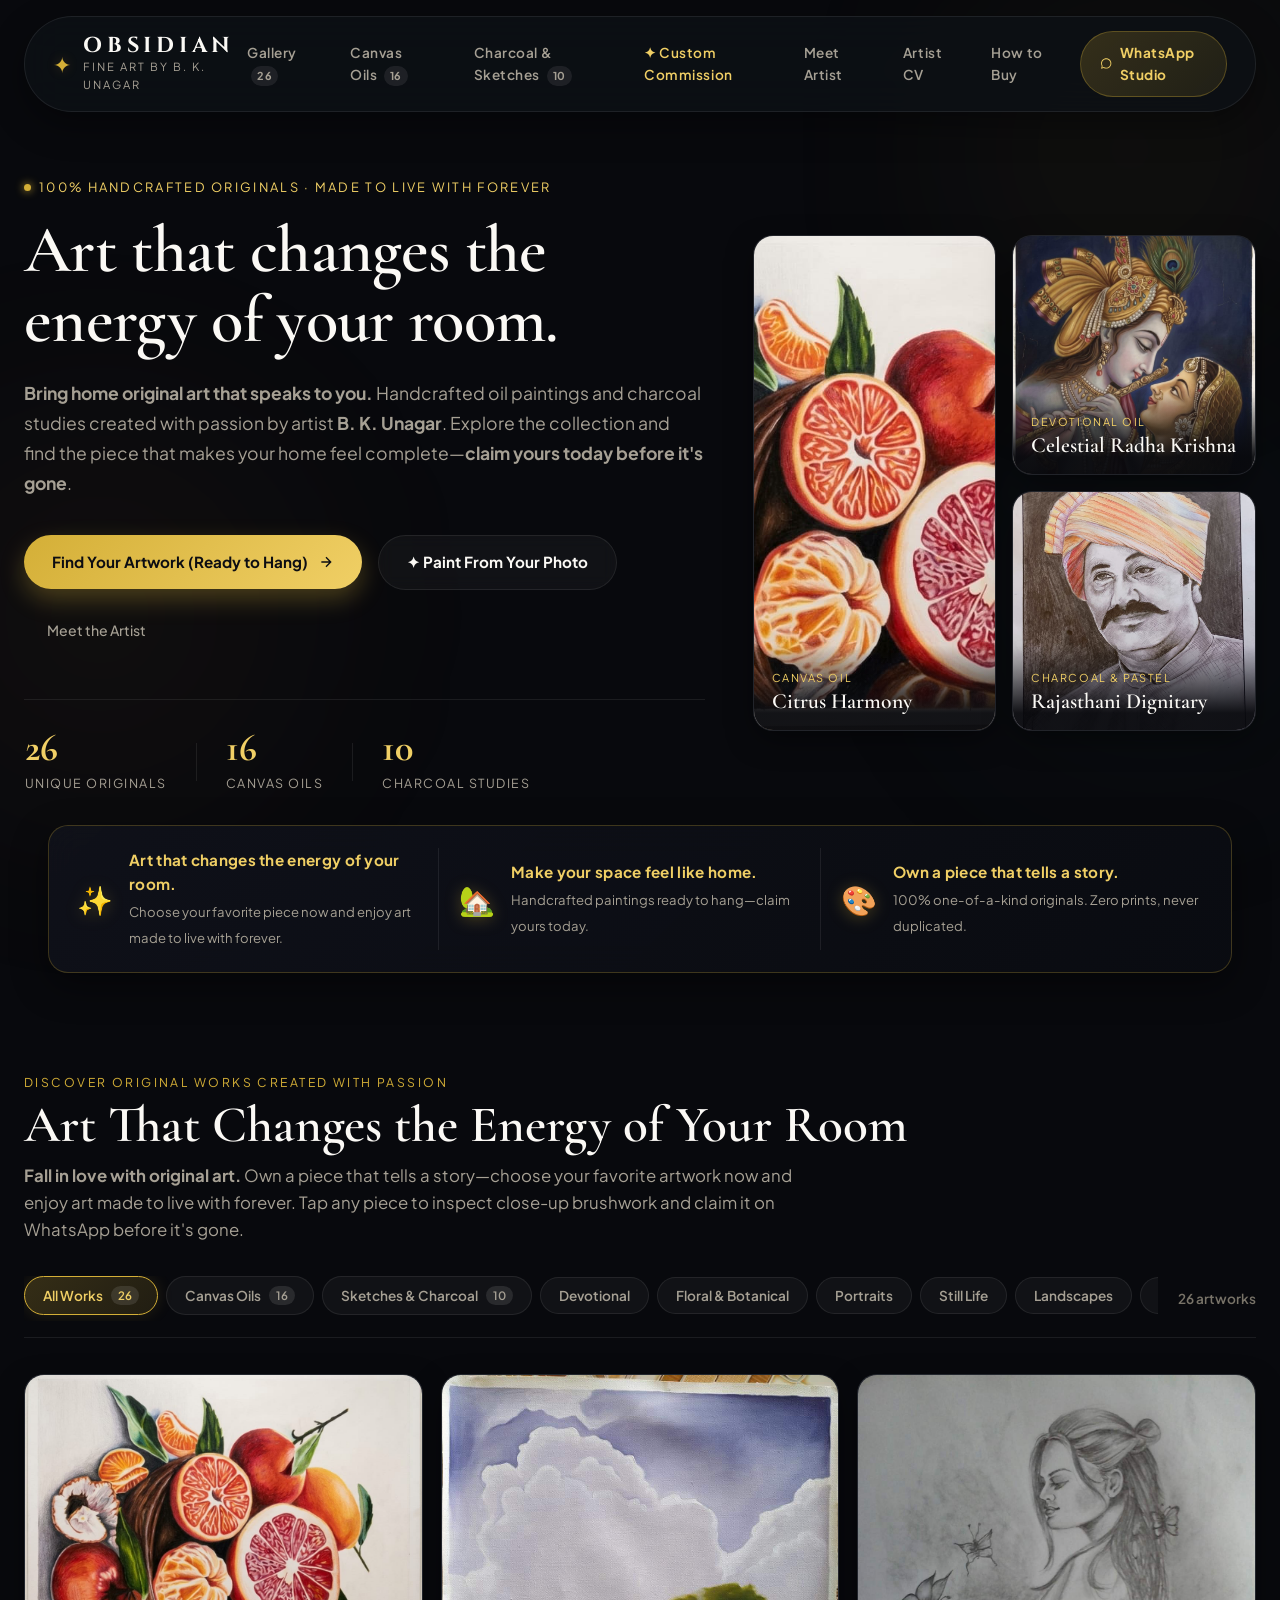
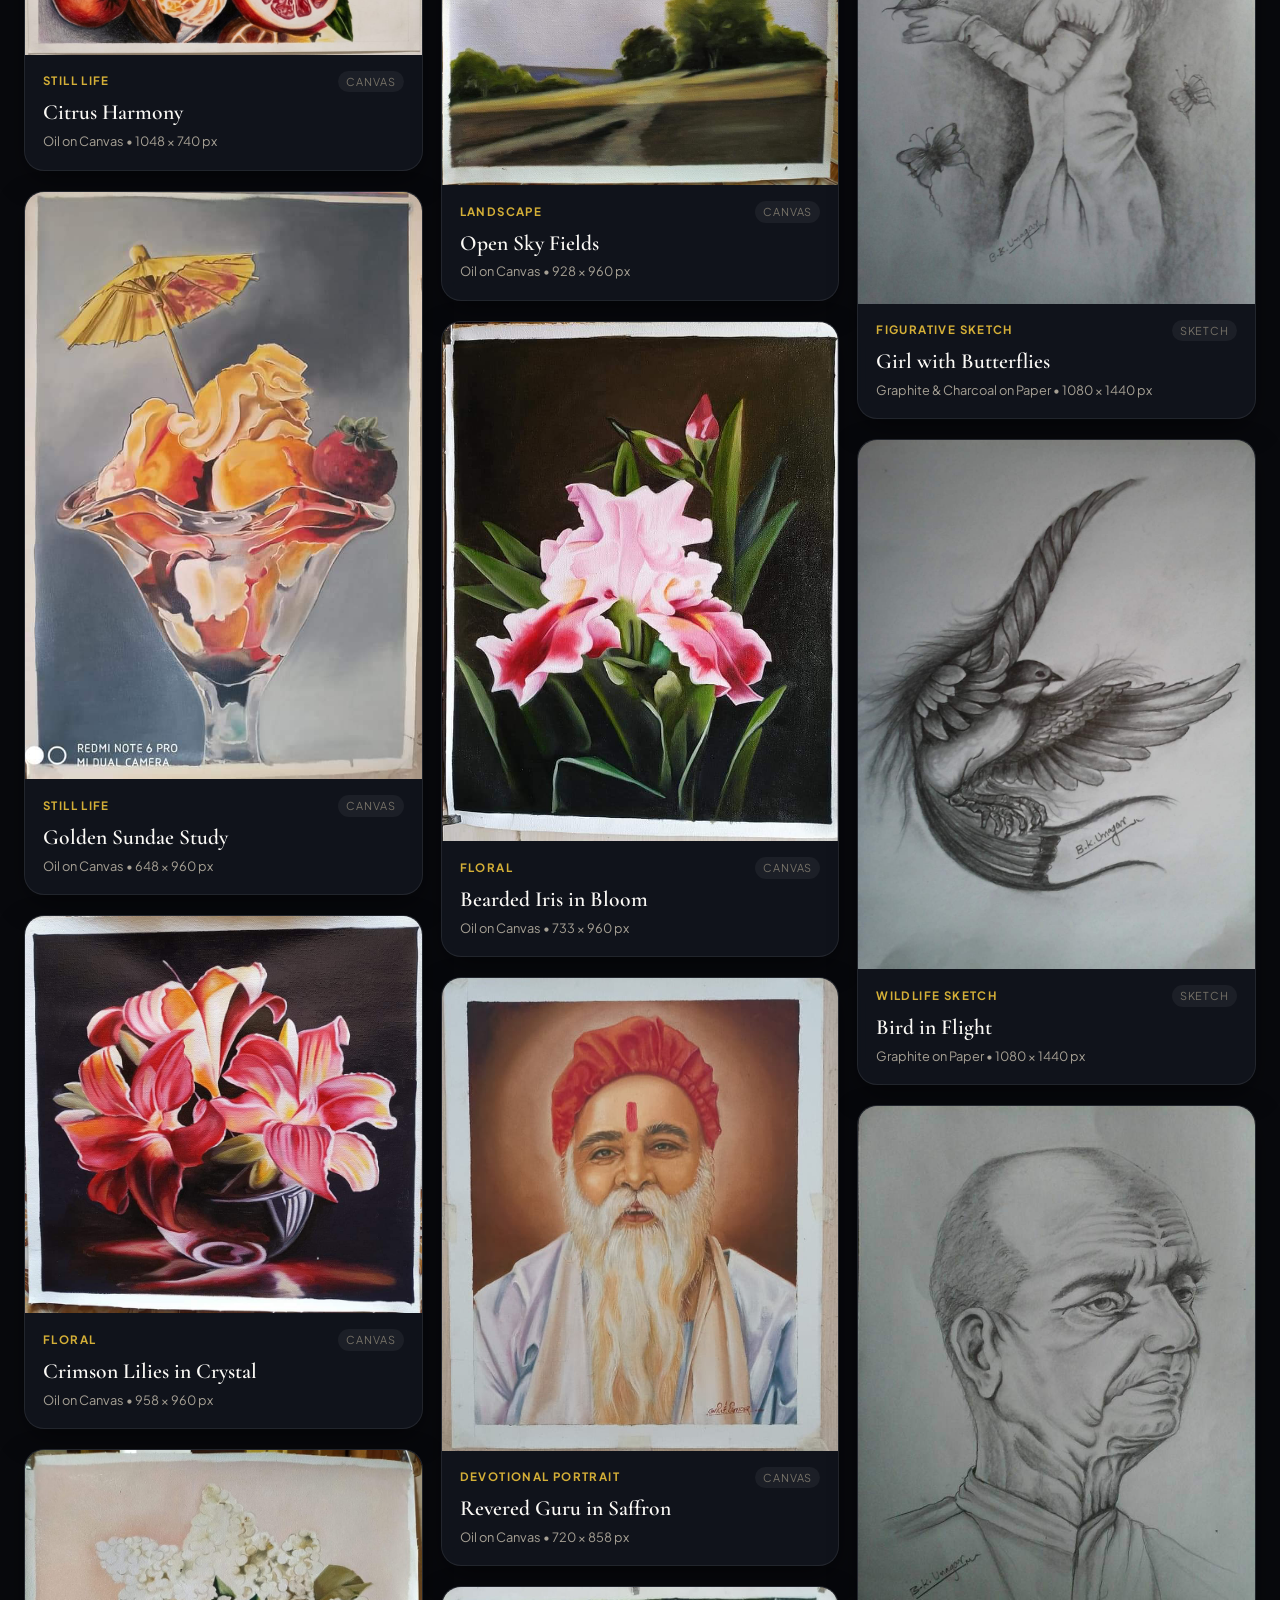
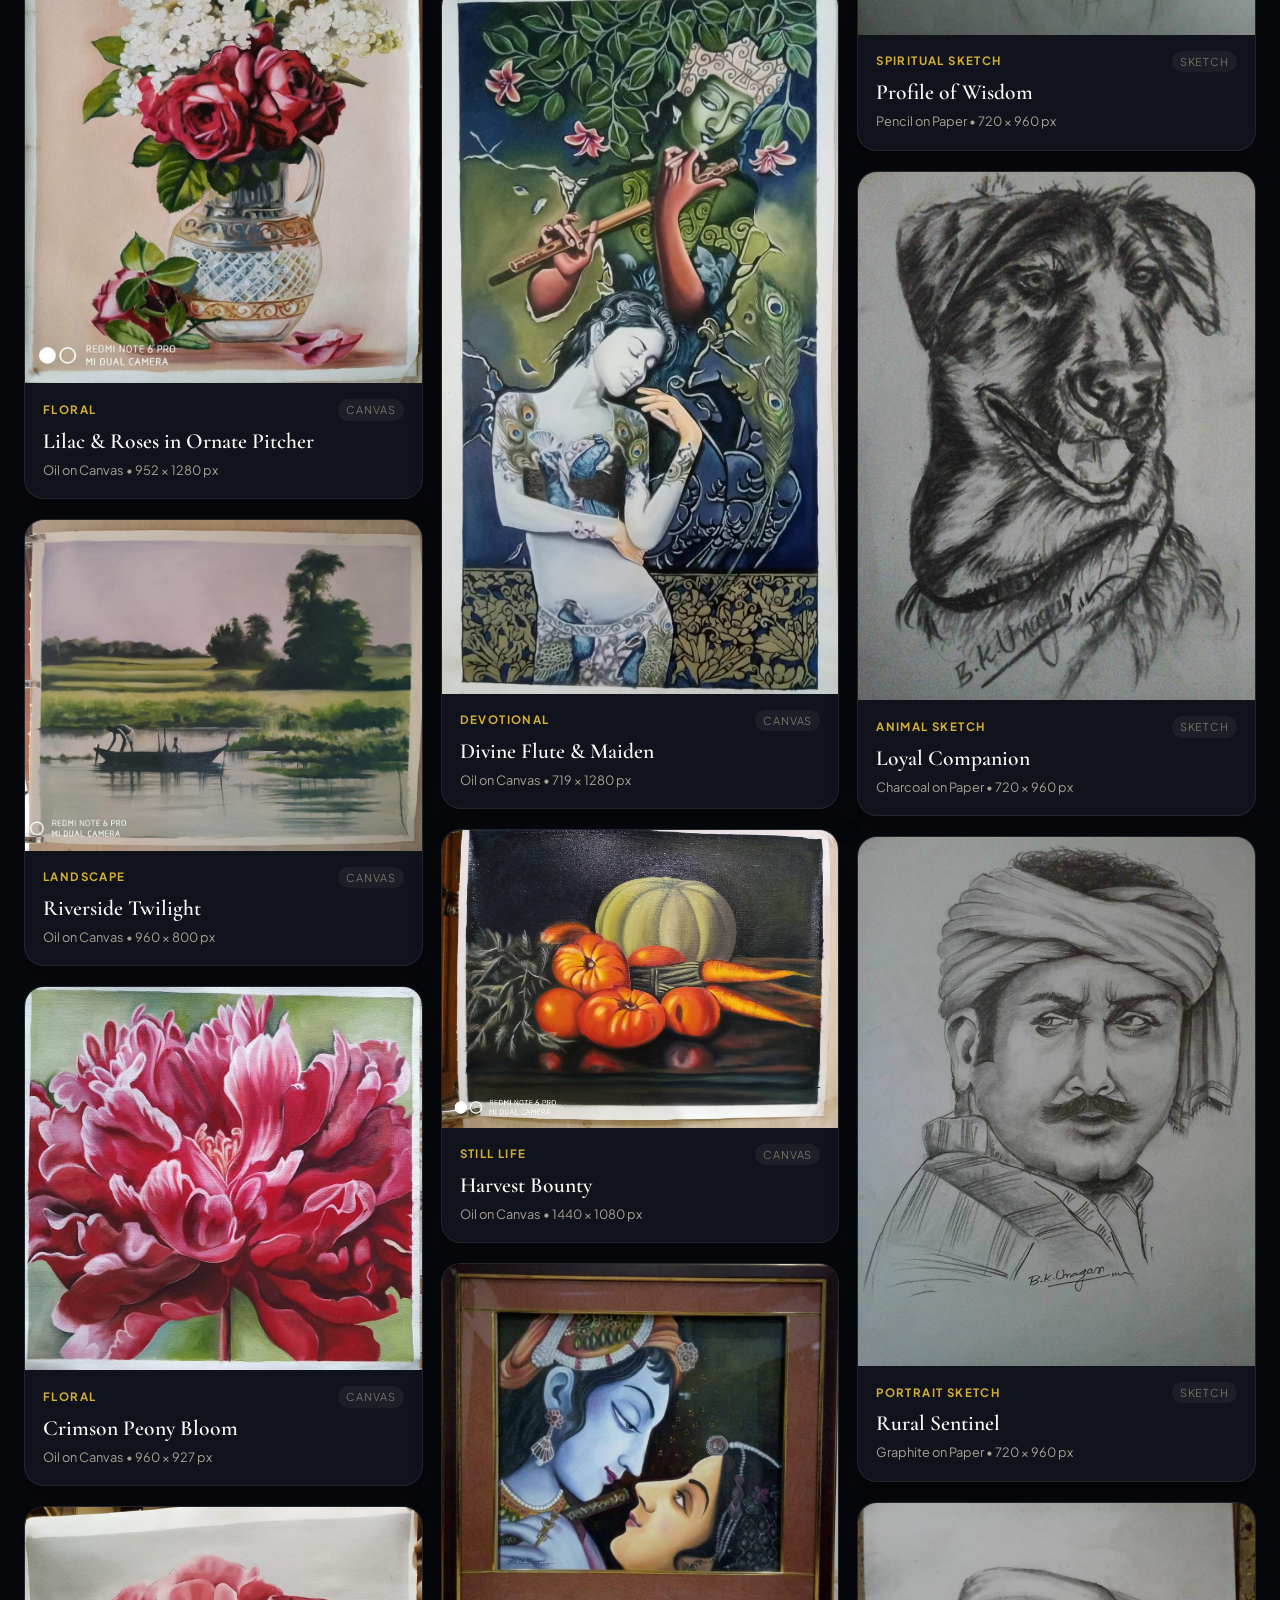
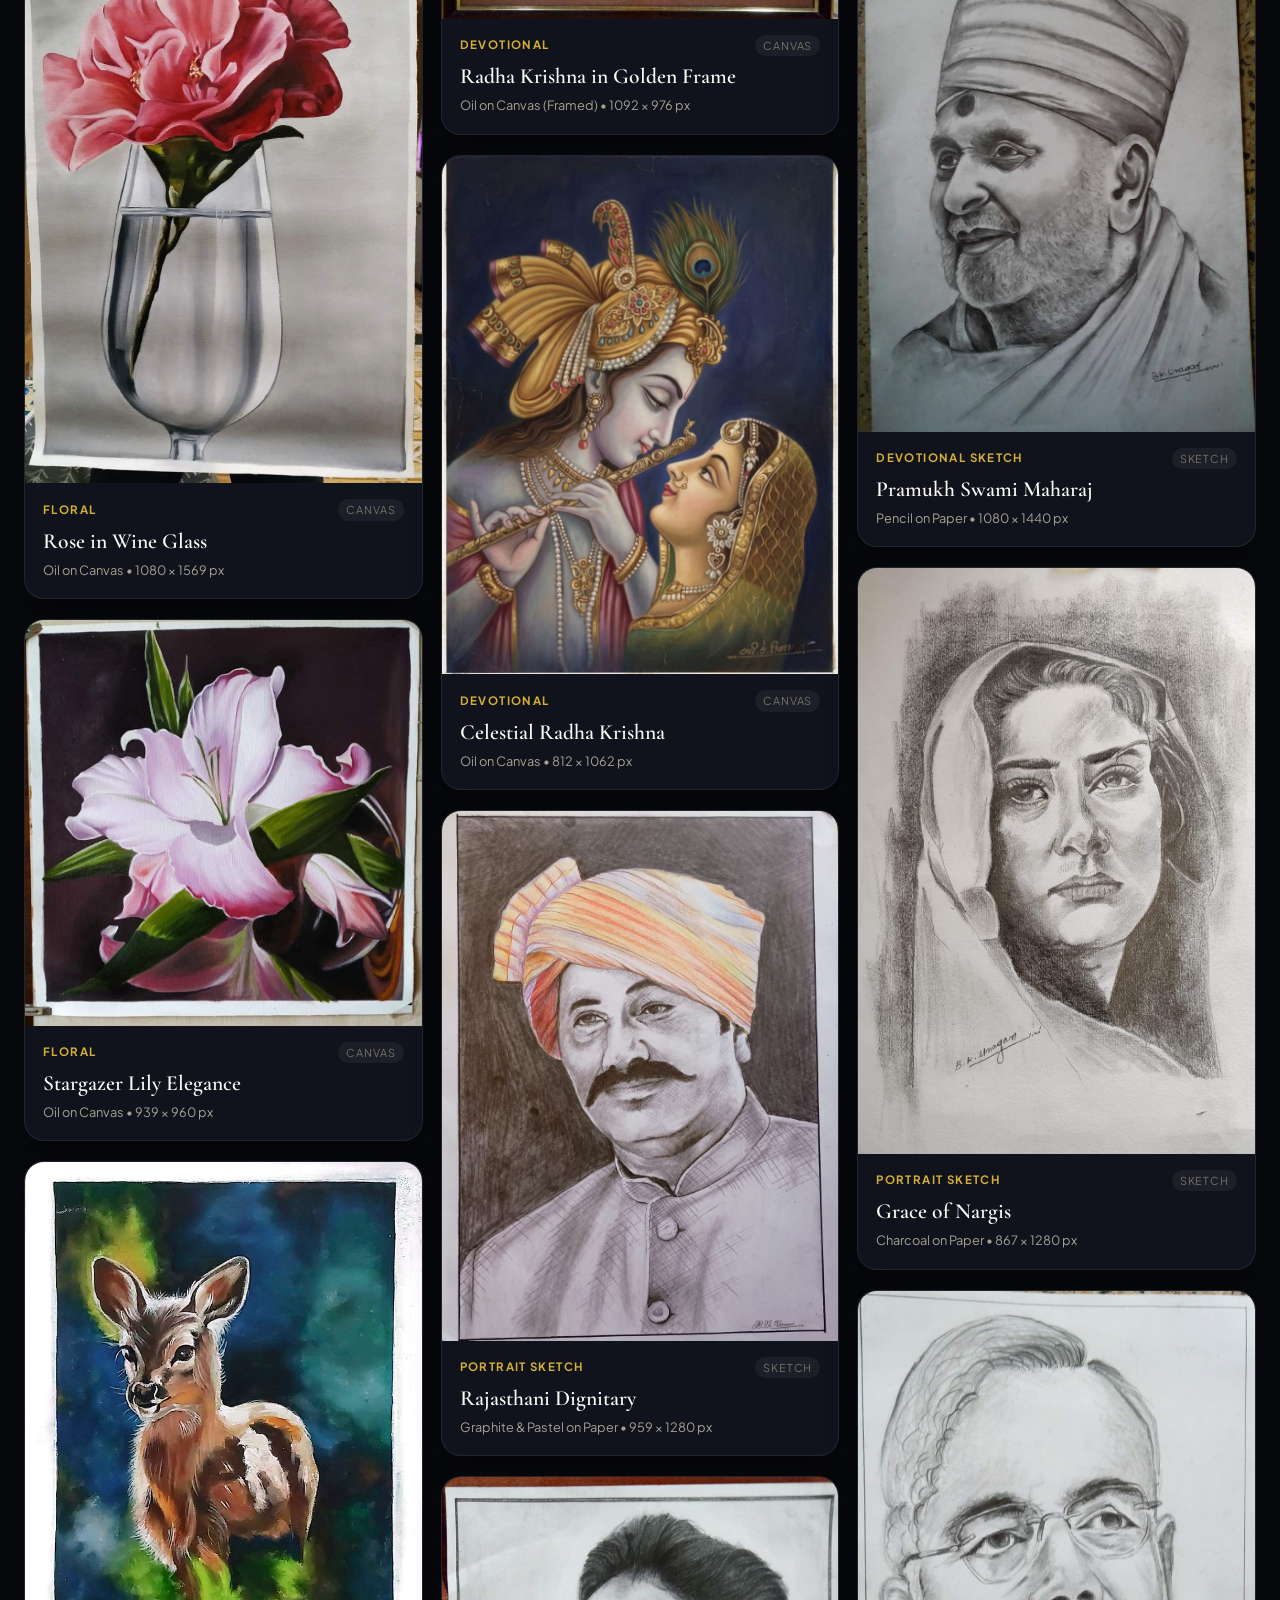
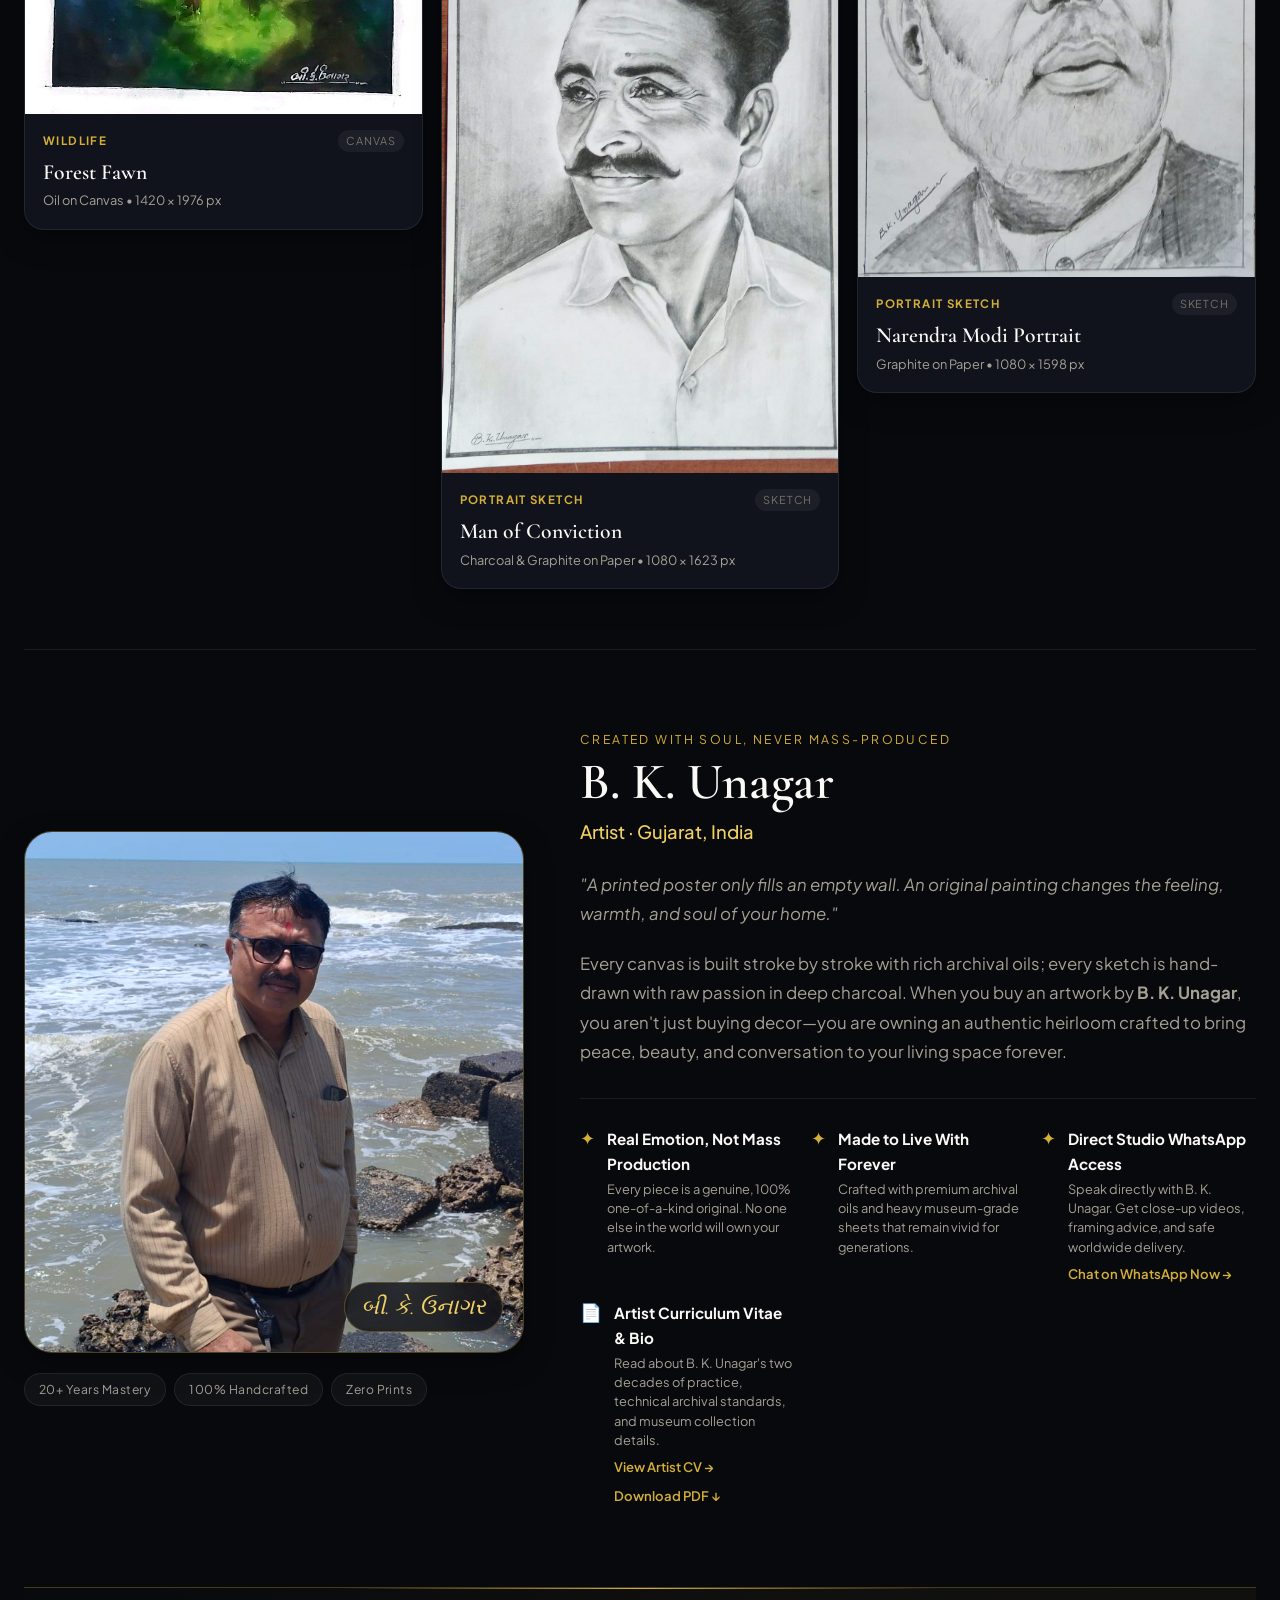
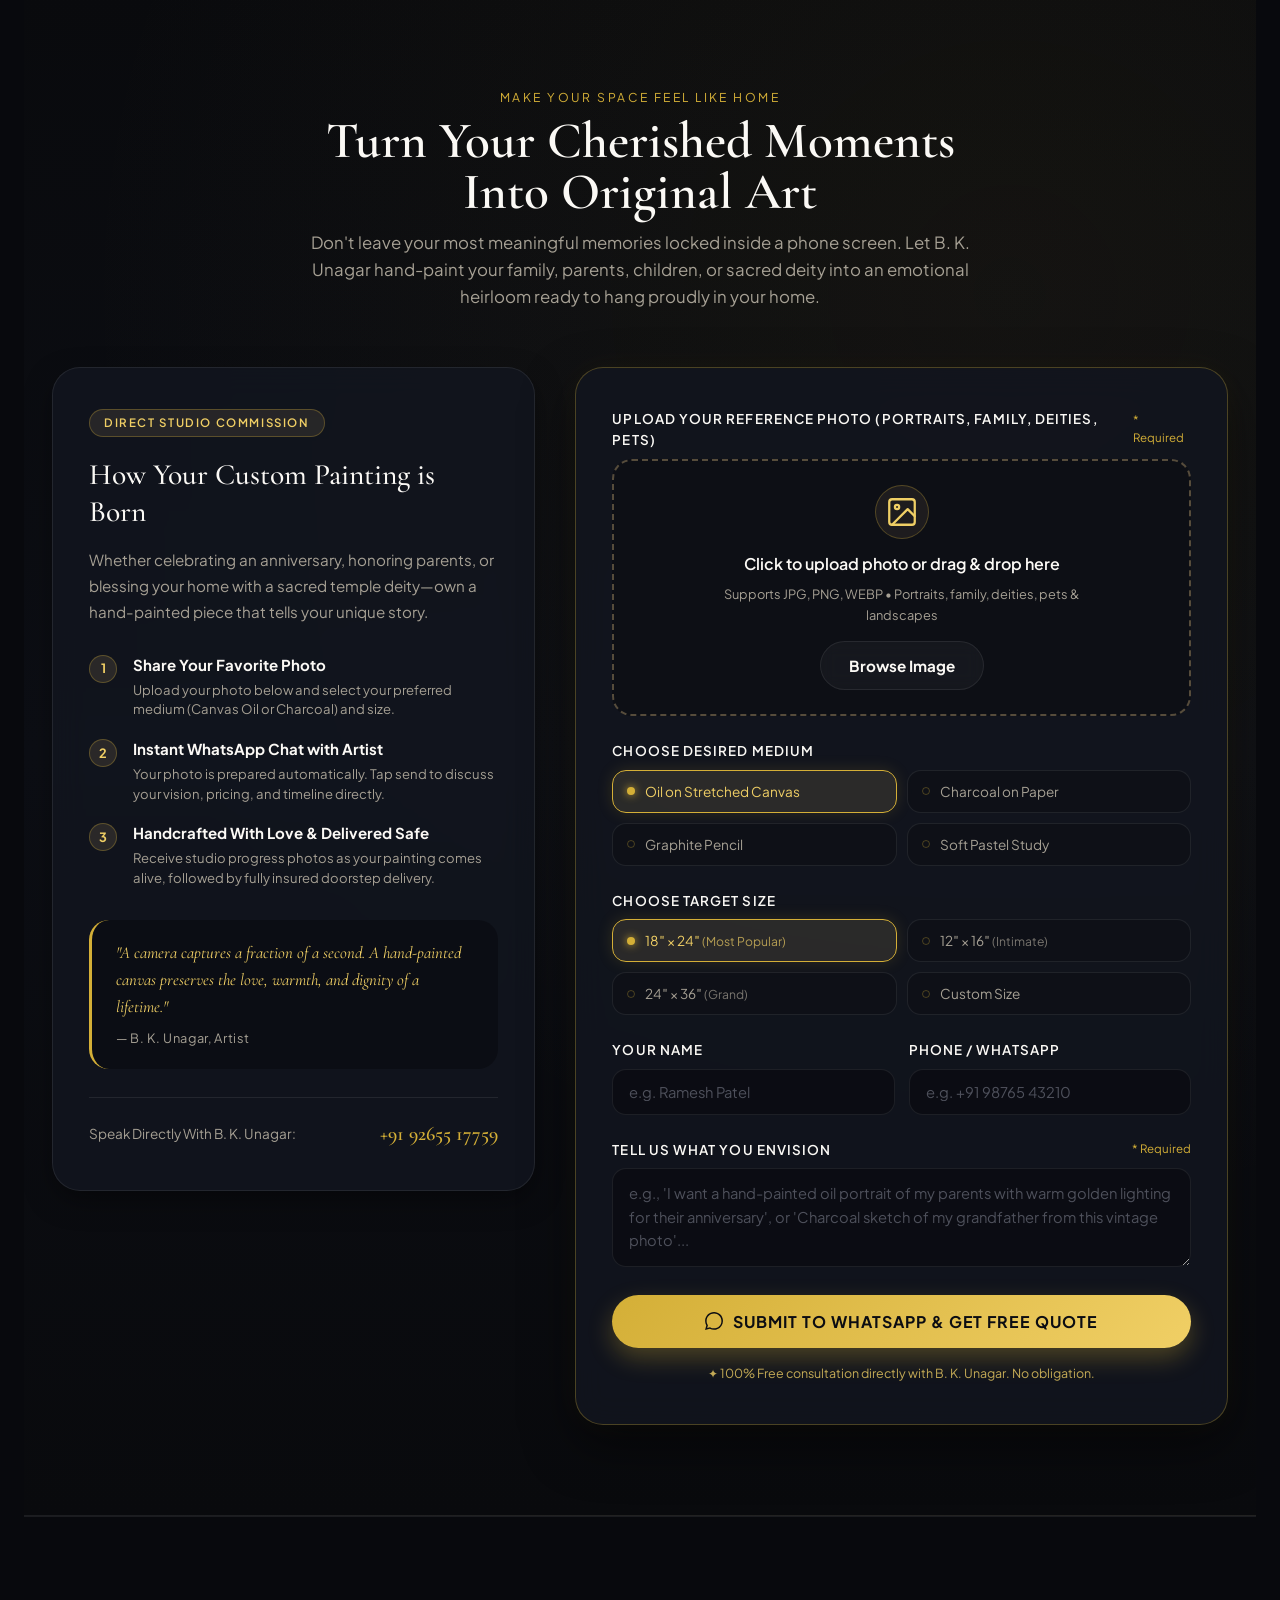
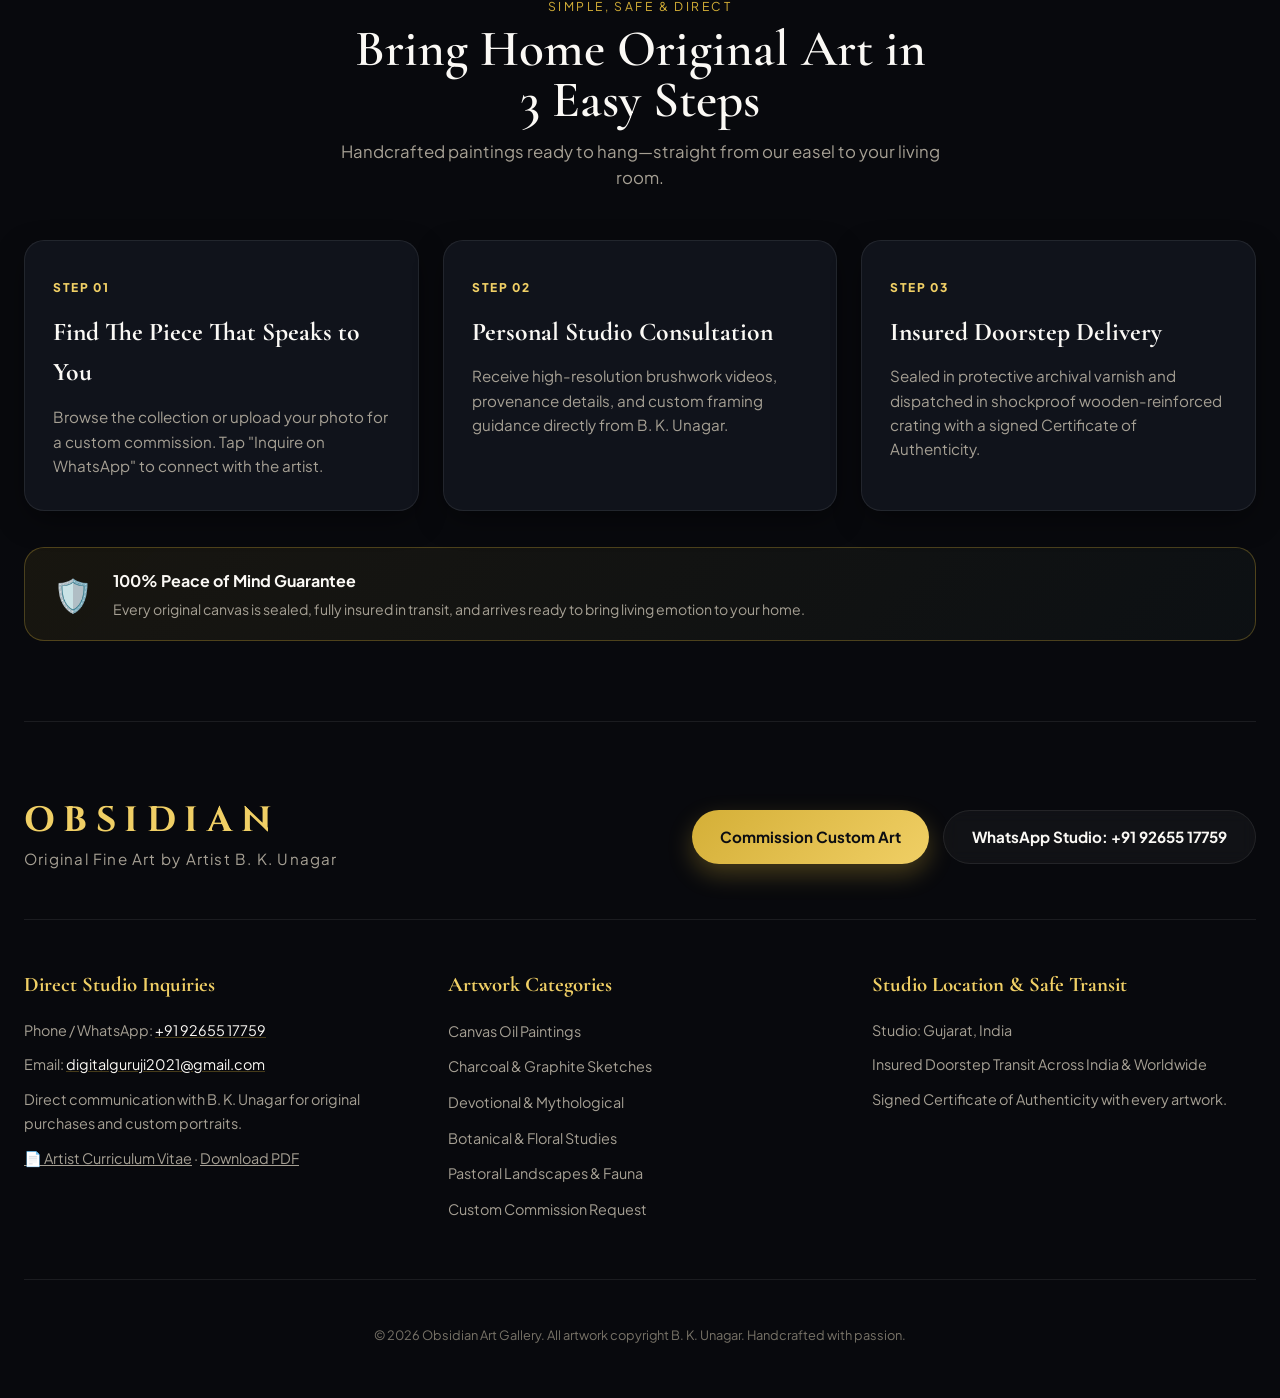
==== commit 020d3f73: "Add professional 2-page clickable printable Artist Resume/CV for B. K. Unagar with PDF export" ====
--- a/index.html
+++ b/index.html
@@ -88,6 +88,7 @@
               class="nav-count">10</span></a>
           <a href="#commission" class="nav-item nav-highlight">✦ Custom Commission</a>
           <a href="#about" class="nav-item">Meet Artist</a>
+          <a href="resume.html" target="_blank" class="nav-item">Artist CV</a>
           <a href="#process" class="nav-item">How to Buy</a>
           <a href="https://wa.me/919265517759?text=Hello%20B.%20K.%20Unagar,%20I%20am%20interested%20in%20acquiring%20an%20original%20artwork%20from%20your%20Obsidian%20collection."
             target="_blank" rel="noreferrer" class="nav-cta">
@@ -322,6 +323,15 @@
                   </p>
                   <a href="https://wa.me/919265517759" target="_blank" rel="noreferrer" class="feature-inline-link">Chat
                     on WhatsApp Now →</a>
+                </div>
+              </div>
+              <div class="feature-box">
+                <div class="feature-icon">📄</div>
+                <div>
+                  <h4>Artist Curriculum Vitae & Bio</h4>
+                  <p>Read about B. K. Unagar's two decades of practice, technical archival standards, and museum collection details.</p>
+                  <a href="resume.html" target="_blank" class="feature-inline-link" style="margin-right: 14px;">View Artist CV →</a>
+                  <a href="B_K_Unagar_Artist_Resume.pdf" download="B_K_Unagar_Artist_Resume.pdf" class="feature-inline-link">Download PDF ↓</a>
                 </div>
               </div>
             </div>
@@ -615,6 +625,10 @@
           <p>Phone / WhatsApp: <a href="tel:+919265517759">+91 92655 17759</a></p>
           <p>Email: <a href="mailto:digitalguruji2021@gmail.com">digitalguruji2021@gmail.com</a></p>
           <p>Direct communication with B. K. Unagar for original purchases and custom portraits.</p>
+          <p style="margin-top: 8px;">
+            <a href="resume.html" target="_blank" style="color: var(--gold-300); text-decoration: underline;">📄 Artist Curriculum Vitae</a> · 
+            <a href="B_K_Unagar_Artist_Resume.pdf" download="B_K_Unagar_Artist_Resume.pdf" style="color: var(--gold-300); text-decoration: underline;">Download PDF</a>
+          </p>
         </div>
 
         <div class="footer-col">
